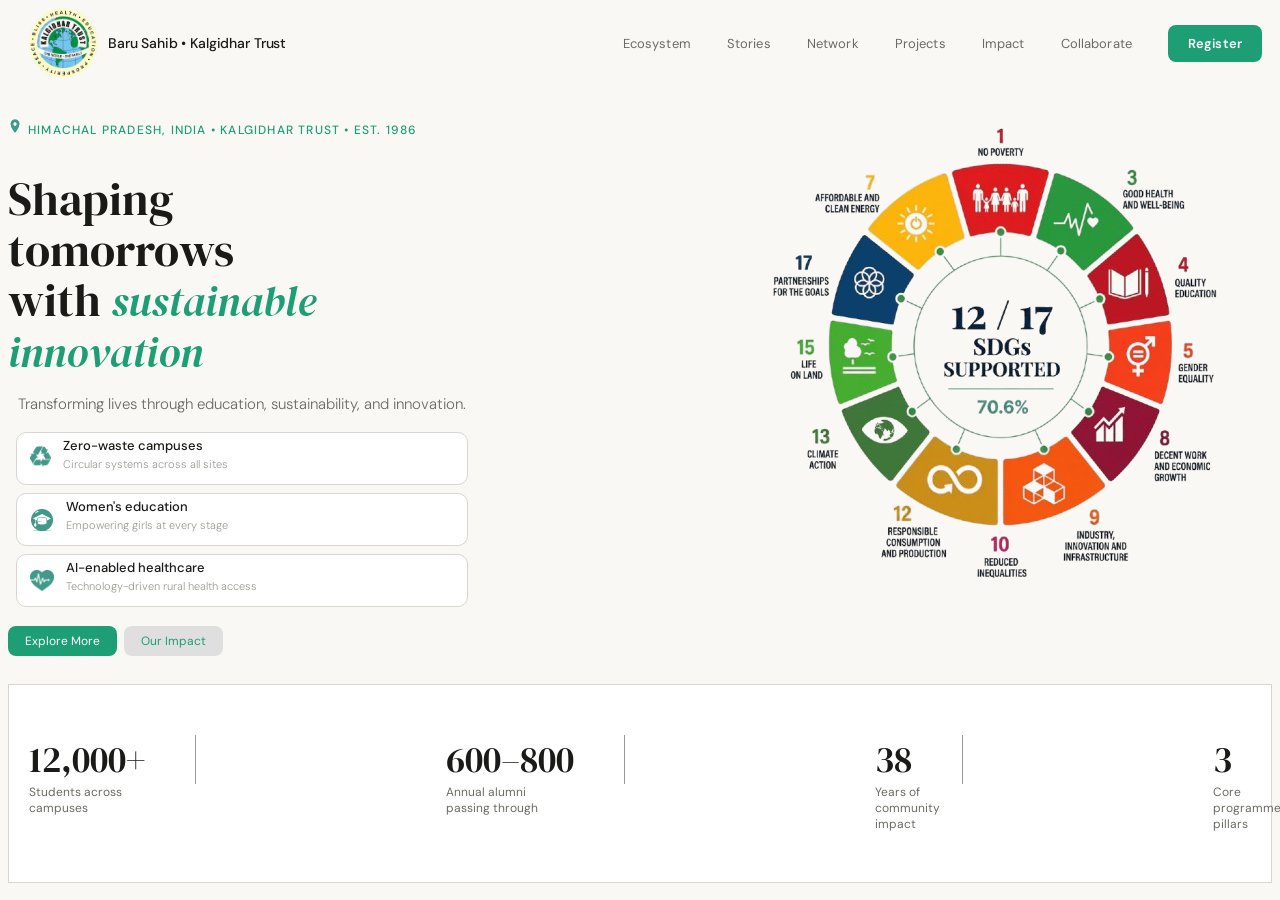
==== homePage.html @ e67e94cb "initial commit" ====
<!DOCTYPE html>
<html lang="en">

<head>
    <meta charset="UTF-8">
    <meta name="viewport" content="width=device-width, initial-scale=1.0">
    <link rel="preconnect" href="https://fonts.googleapis.com">
    <link rel="preconnect" href="https://fonts.gstatic.com" crossorigin>

    <link
        href="https://fonts.googleapis.com/css2?family=Inter:ital,wght@0,100..900;1,100..900&family=Plus+Jakarta+Sans:ital,wght@0,200..800;1,200..800&display=swap"
        rel="stylesheet">


    <link rel="preconnect" href="https://fonts.googleapis.com">
    <link rel="preconnect" href="https://fonts.gstatic.com" crossorigin>
    <link
        href="https://fonts.googleapis.com/css2?family=Inter:ital,opsz,wght@0,14..32,100..900;1,14..32,100..900&family=Playfair+Display:ital,wght@0,400..900;1,400..900&family=Playwrite+GB+S+Guides:ital@0;1&family=Plus+Jakarta+Sans:ital,wght@0,200..800;1,200..800&display=swap"
        rel="stylesheet">
    <link rel="preconnect" href="https://fonts.googleapis.com">
    <link rel="preconnect" href="https://fonts.gstatic.com" crossorigin>
    <link
        href="https://fonts.googleapis.com/css2?family=Cormorant+Garamond:ital,wght@0,300..700;1,300..700&family=DM+Sans:ital,opsz,wght@0,9..40,100..1000;1,9..40,100..1000&family=Playfair+Display:ital,wght@0,400..900;1,400..900&display=swap"
        rel="stylesheet">
    <meta name="viewport" content="width=device-width, initial-scale=1.0">

    <!-- 'DM Serif Display', serif -->
    <link rel="preconnect" href="https://fonts.googleapis.com">
    <link rel="preconnect" href="https://fonts.gstatic.com" crossorigin>
    <link href="https://fonts.googleapis.com/css2?family=DM+Serif+Display:ital@0;1&display=swap" rel="stylesheet">
    <title>Baru Sahib</title>
    <link rel="stylesheet" href="homepage.css">
</head>

<body>
    <header>
        <nav>
            <div class="logo">
                <img src="./images/logo.png" alt="Baru Sahib Logo">
                <h3>Baru Sahib • Kalgidhar Trust</h3>
            </div>
            <ul class="nav-links">
                <li><a href="#">Ecosystem</a></li>
                <li><a href="#">Stories</a></li>
                <li><a href="#">Network</a></li>
                <li><a href="#">Projects</a></li>
                <li><a href="#"> Impact</a></li>
                <li><a href="#">Collaborate</a></li>
                <li><a href="#" class="btn-register">Register</a></li>
            </ul>

            <div class="menu-btn">
                ☰
            </div>
        </nav>
    </header>
    <!-- main section -->
    <main>
        <section class="hero">
            <div class="hero-left">
                <div class="map">
                    <img class="mapImage" src="./images/map.png" alt="Map">
                    <h6 class="address"> Himachal Pradesh, India • Kalgidhar Trust • Est. 1986 </h6>
                </div>

                <div class="valley">
                    <h1 class="text">
                        Shaping<br>
                        tomorrows<br>
                        with <span>sustainable</span><br>
                        <span>innovation</span>
                    </h1>
                </div>
                <div class="p">
                    <p>
                        Transforming lives through education,
                        sustainability, and innovation.
                    </p>
                </div>


                <!-- Pillars -->
                <div class="Pillar">
                    <img class="pillar-img" src="./images/recycle.png" alt="Recycle">
                    <div class="pillar1">
                        <div class="pillar-text"> Zero-waste campuses </div>
                        <div class="pillar-sub">Circular systems across all sites</div>
                    </div>
                </div>
                <div class="Pillar">
                    <img class="pillar-img2" src="./images/eduHat (2).png" alt="Education Hat">
                    <div class="pillar1">
                        <div class="pillar-text"> Women's education
                        </div>
                        <div class="pillar-sub">Empowering girls at every stage</div>
                    </div>
                </div>
                <!-- Pillar3 -->
                <div class="Pillar">
                    <img class="pillar-img2" src="./images/wellbeing.png" alt="Well-being">
                    <div class="pillar1">
                        <div class="pillar-text"> AI-enabled healthcare
                        </div>
                        <div class="pillar-sub">Technology-driven rural health access </div>
                    </div>
                </div>
                <div class="buttons">
                    <a href="#" class="btn-explore">Explore More</a>
                    <a href="#" class="btn-impact">Our Impact</a>
                </div>
            </div>

            <div class="hero-right">
                <img src="images/SDG.png" alt="SDG Wheel">
            </div>
            </div>
        </section>
        <!-- Metrics    -->
        <div class="metrics">
            <div class="metrics-kpis">
                <div>
                    <div class="metric-items">12,000+</div>
                    <div class="metric-labels">Students across<br>
                        campuses
                    </div>
                </div>


                <!-- 600-800 -->
                <div>
                <div class="metric-items">600&ndash;800</div>
                <div class="metric-labels">Annual alumni<br>
                    passing through
               </div>
                </div>

                <!-- 38 Years of community impact -->
                <div>
                    <div class="metric-items">38</div>
                    <div class="metric-labels">Years of community<br>
                        impact
                    </div>
                </div>

                <!-- Core programs -->
                 <div>
                <div class="metric-items">3</div>
                <div class="metric-labels">Core programme<br>
                    pillars
                </div>

            </div>

        </div>
        </div>
        </div>
        <!-- <a href="#" class="btn-Explore">Explore More</a> -->


        <section class="ecosystem">
        </section>
        <section class="stories">
        </section>
        <section class="network">
        </section>
        <section class="projects">
        </section>
        <section class="esg impact">
        </section>
        <section class="collaboration">
        </section>
        <section class="registerr">
        </section>
    </main>

    <footer>

    </footer>

</body>

</html>
---- homepage.css ----
:root {
    --font-body: "DM Sans", sans-serif;
    --font-heading: 'DM Serif Display', serif;
    --font-accent: "Playfair Display", serif;
    background: #f9f8f5;
    --font-color: #1D9E75;
    color: #6b6b65;

}

nav {
    display: flex;
    justify-content: space-between;
    align-items: center;
    margin-right: 10px;
    font-family: var(--font-body);
    font-weight: medium;
    font-size: 12px;
}

.logo {
    display: flex;
    align-items: center;
    gap: 10px;
    /* margin-left: 20px; */
}

.logo h3 {
    font-size: 14px;
    font-weight: 500;
    color: #1a1a18;
    letter-spacing: -0.01em;
}

.logo img {
    width: 70px;
    height: 70px;
    margin-left: 20px;
}

.address {
    font-size: 12px;
    font-family: var(--font-body);
    font-weight: 500;
    letter-spacing: 0.1em;
    color: #1d9e75;
    text-transform: uppercase;
    margin-bottom: 20px;
    display: flex;
    align-items: center;
    gap: 6px;
}

.p p {
    font-family: var(--font-body);
    margin-top: 50px;
    font-size: 15px;

}

.mapImage {
    width: 14px;
    height: 14px;
}

.map {
    display: flex;
    align-items: center;
    gap: 6px;
}

.valley {
    margin-top: 1rem
}

.valley span {
    font-family: var(--font-heading);
    font-style: italic;
    color: #1d9e75;
    font-size: 42px;
}

.nav-links {
    display: flex;
    align-items: center;
    gap: 36px;
    list-style: none;
}

.nav-links a {
    text-decoration: none;
    color: #6b6b65;
    font-family: var(--font-body);
    font-size: 13px;
    letter-spacing: 0.01em;
}

.nav-links a:hover {
    color: var(--font-color);
    background-color: #dfdfdf;
    color: #1d9e75;
    font-weight: 600;

}

.nav-links .btn-register {
    background-color: var(--font-color);
    color: white;
    padding: 10px 20px;
    border-radius: 8px;
    text-decoration: none;
    font-weight: 600;
    transition: 0.3s ease;
}

.menu-btn {
    display: none;
    font-size: 30px;
    cursor: pointer;
}

.valley h1 {
    font-family: 'DM Serif Display', serif;
    font-size: 46px;
    line-height: 1.1;
    color: #1a1a18;
    margin-bottom: 8px;
    font-weight: 400;
    margin-top: 6px
}

@media (max-width: 768px) {
    .nav-links {
        display: none;
    }

    .menu-btn {
        display: block;
    }

    nav {
        padding: 20px;
    }
}

.valley span {
    font-family: var(--font-heading);
    font-style: italic;
    color: #1d9e75;
    font-size: 42px;
}

hr {
    display: float;
    float: left;
    border: none;
    width: 250px;
    height: 2px;
    background-color: #419989;
}

.hero {
    display: flex;
    justify-content: space-between;
    gap: 12px;
    margin-top: 1rem;
    background: #f9f8f5;
}

.hero-left {
    justify-content: left;
    /* align-content: space-between; */
    margin-left: 30px;
    font-family: var(--font-body);
    font-size: 30px;
    font-weight: 300;
    margin: 0px
}

.item p {
    font-size: 16px;
    font-weight: 400;
}


.item span {
    color: #419989;
    font-family: var(--font-accent);
    font-weight: bold;
}

.recyle {
    display: flex;
    padding: 5px;
}

.hero-right {
    justify-content: right;
    align-content: space-between;
}

.hero-right img {
    margin: 20px
}

.list {
    display: flex;
    flex-direction: column;
    align-self: left;
    gap: 10px;
    margin: 0;
}

.Pillar {
    display: flex;
    flex-direction: row;
    padding: 13px 13px;
    border-radius: 10px;
    border: 0.5px solid #d8d6cf;
    background: #fff;
    gap: 12px;
    margin: 8px;
}

.pillar1 {
    display: flex;
    flex-direction: column;
    gap: 10px;
}

.pillar-img {
    width: 21px;
    height: 21px
}

.pillar-img2 {
    width: 24px;
    height: 24px
}

.pillar-text {
    font-family: var(--font-body);
    font-size: 13px;
    color: #1a1a18;
    font-weight: 500;
    line-height: 0
}

.pillar-sub {
    font-size: 11px;
    color: #9b9b93;
    margin-top: 1px;
}

.hero p {
    margin: 0;
    padding: 10px;
}

.kpi {
    display: grid;
    align-content: center;
    grid-template-columns: repeat(3, max-content);
    gap: 50px;
    margin-top: 25px;
    font-family: var(--font-heading);
    background-color: #a6f0e2;
    border-radius: 30px;
    font-weight: 10px;
}

.card {
    display: flex;
    align-items: center;
    gap: 20px;
    font-family: VAR(--font-body);
}

.card2 {
    display: flex;
    flex-direction: column;
}

.card2 h2,
.card2 p {
    margin: 0;
}

.card img {
    height: 40px;
    width: 40px;
    /* margin-top:5px */
}

.btn-explore {
    width: 70px;
    background-color: var(--font-color);
    color: white;
    padding: 7px 17px;
    border-radius: 8px;
    text-decoration: none;
    font-weight: 400;
    transition: 0.3s ease;
    font-size: 12px;
}

.btn-explore:hover {
    font-weight: 600;
    background-color: #dfdfdf;
    color: #1d9e75;
}

.btn-impact {
    height: 30px;
    width: 10px;
    background-color: #dfdfdf;
    color: #1d9e75;
    padding: 7px 17px;
    border-radius: 8px;
    text-decoration: none;
    font-weight: 400;
    transition: 0.3s ease;
    font-size: 12px;
}

.btn-impact:hover {
    font-weight: 600;
    background-color: var(--font-color);
    color: white;
}

.metrics {
    display: flex;
    flex-direction: column;
    justify-content: space-between;
    font-family: var(--font-heading);
    border: 0.5px solid #d8d6cf;
    background-color: #ffffff;
    margin-top: 30px;
}

.metrics-kpis {
    display: flex;
    flex-direction: row;
    /* justify-content: space-between; */
    align-items: start;
    /* margin-left: 20px; */
    padding-top: 30px;
    padding-bottom: 30px;
    gap: 250px;
    margin: 20px;
    margin-right: 30px;

}

.metric-items {
    display: flex;
    flex-direction: column;
    font-family: var(--font-heading);
    font-size: 36px;
    color: #1a1a18;
    white-space: nowrap;
}

.metric-items:not(:last-child) {
    border-right: 0.5px solid #9b9b93;
    padding-right: 50px;
}

.metric-labels {
    font-size: 12px;
    font-family: var(--font-body);
    /* margin-left: 46px; */

}
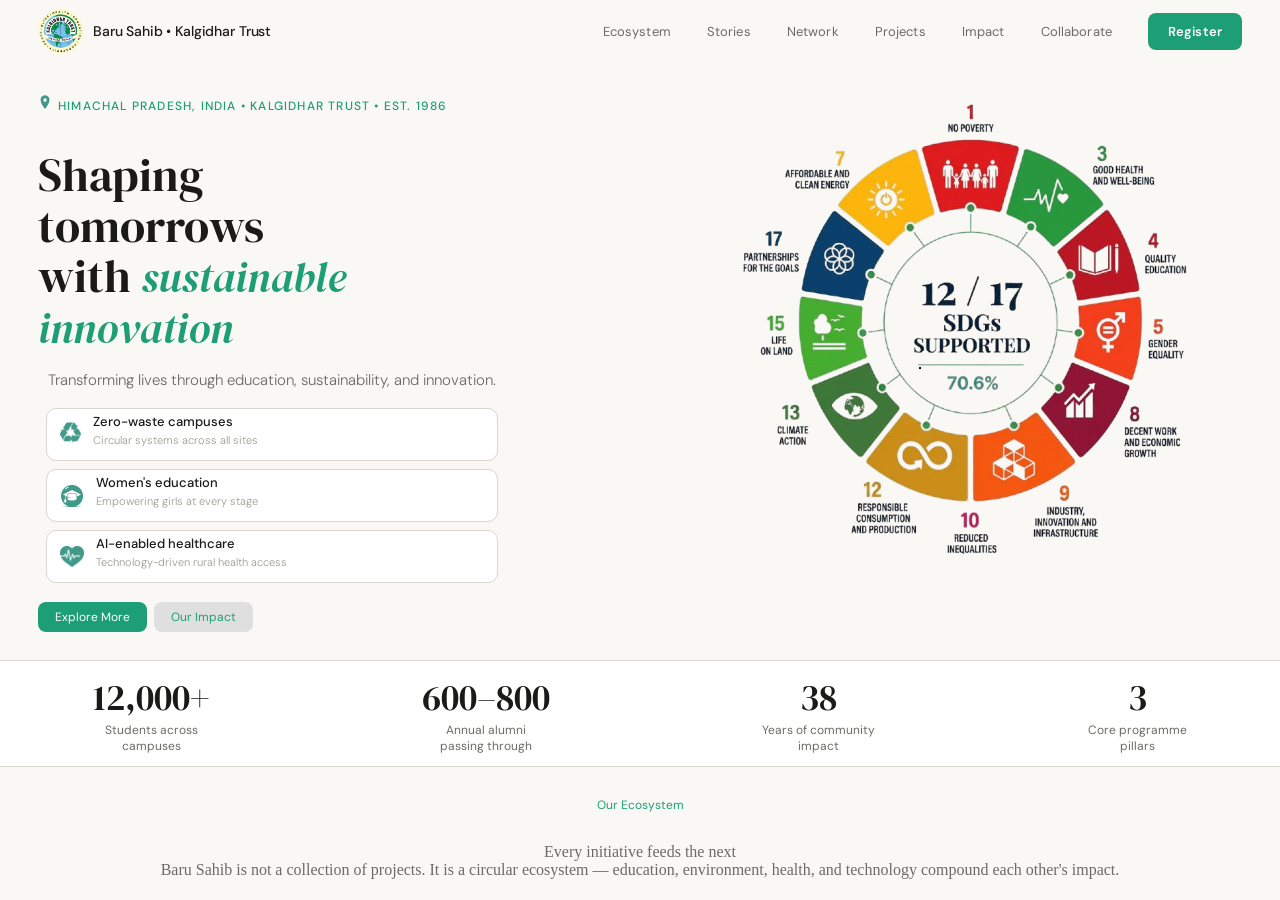
==== commit b84cd58e: "Improved metrics container" ====
--- a/homePage.html
+++ b/homePage.html
@@ -30,6 +30,7 @@
     <link href="https://fonts.googleapis.com/css2?family=DM+Serif+Display:ital@0;1&display=swap" rel="stylesheet">
     <title>Baru Sahib</title>
     <link rel="stylesheet" href="homepage.css">
+    <link rel="stylesheet" href="./ecosystem/ecosystem.css">
 </head>
 
 <body>
@@ -154,10 +155,13 @@
         </div>
         </div>
         </div>
-        <!-- <a href="#" class="btn-Explore">Explore More</a> -->
-
-
+<!-- Ecosystem page -->
         <section class="ecosystem">
+            <div class="eco-heading">
+                <div class="eco-title">Our Ecosystem</div>
+                <div class="main-heading">Every initiative <span>feeds</span> the next</div>
+                <div class="text">Baru Sahib is not a collection of projects. It is a circular ecosystem — education, environment, health, and technology compound each other's impact.</div>
+            </div>
         </section>
         <section class="stories">
         </section>
--- a/homepage.css
+++ b/homepage.css
@@ -8,21 +8,28 @@
 
 }
 
+main {
+    padding-left: 30px;
+    padding-right: 30px;
+}
+
 nav {
     display: flex;
     justify-content: space-between;
     align-items: center;
-    margin-right: 10px;
+    /* margin-right: 10px; */
     font-family: var(--font-body);
     font-weight: medium;
     font-size: 12px;
+    padding-left: 30px;
+    padding-right: 30px;
 }
 
 .logo {
     display: flex;
     align-items: center;
     gap: 10px;
-    /* margin-left: 20px; */
+    /* margin-left: 18px; */
 }
 
 .logo h3 {
@@ -33,9 +40,9 @@
 }
 
 .logo img {
-    width: 70px;
-    height: 70px;
-    margin-left: 20px;
+    width: 45px;
+    height: 45px;
+    /* margin-left: 20px; */
 }
 
 .address {
@@ -137,10 +144,6 @@
     .menu-btn {
         display: block;
     }
-
-    nav {
-        padding: 20px;
-    }
 }
 
 .valley span {
@@ -170,7 +173,7 @@
 .hero-left {
     justify-content: left;
     /* align-content: space-between; */
-    margin-left: 30px;
+    /* margin-left: 30px; */
     font-family: var(--font-body);
     font-size: 30px;
     font-weight: 300;
@@ -332,25 +335,23 @@
 .metrics {
     display: flex;
     flex-direction: column;
-    justify-content: space-between;
-    font-family: var(--font-heading);
-    border: 0.5px solid #d8d6cf;
+    font-family: var(--font-heading);
+    border-top: 0.5px solid #d8d6cf;
+    border-bottom: 0.5px solid #d8d6cf;
     background-color: #ffffff;
     margin-top: 30px;
+    margin-left: -38px;
+    margin-right: -38px;
+
 }
 
 .metrics-kpis {
     display: flex;
     flex-direction: row;
-    /* justify-content: space-between; */
-    align-items: start;
-    /* margin-left: 20px; */
-    padding-top: 30px;
-    padding-bottom: 30px;
-    gap: 250px;
-    margin: 20px;
-    margin-right: 30px;
-
+    justify-content: space-around;
+    align-items: center;
+    gap: 50px;
+    padding: 12px
 }
 
 .metric-items {
@@ -358,18 +359,21 @@
     flex-direction: column;
     font-family: var(--font-heading);
     font-size: 36px;
+    align-items: center;
+    justify-content: center;
     color: #1a1a18;
     white-space: nowrap;
 }
 
-.metric-items:not(:last-child) {
-    border-right: 0.5px solid #9b9b93;
-    padding-right: 50px;
-}
 
 .metric-labels {
     font-size: 12px;
     font-family: var(--font-body);
+    align-items: center;
+    text-align: center;
+
+
+
     /* margin-left: 46px; */
 
 }
--- a/ecosystem/ecosystem.css
+++ b/ecosystem/ecosystem.css
@@ -0,0 +1,28 @@
+:root {
+    --font-body: "DM Sans", sans-serif;
+    --font-heading: 'DM Serif Display', serif;
+    --font-accent: "Playfair Display", serif;
+    background: #f9f8f5;
+    --font-color: #1D9E75;
+    color: #6b6b65;
+
+}
+
+main {
+    padding-left: 30px;
+    padding-right: 30px;
+}
+
+.eco-heading {
+    display: flex;
+    flex-direction: column;
+    /* justify-content: center; */
+    text-align: center;
+}
+
+.eco-title {
+    font-family: var(--font-body);
+    font-size: 12px;
+    padding: 30px;    
+    color:#1D9E75;
+}
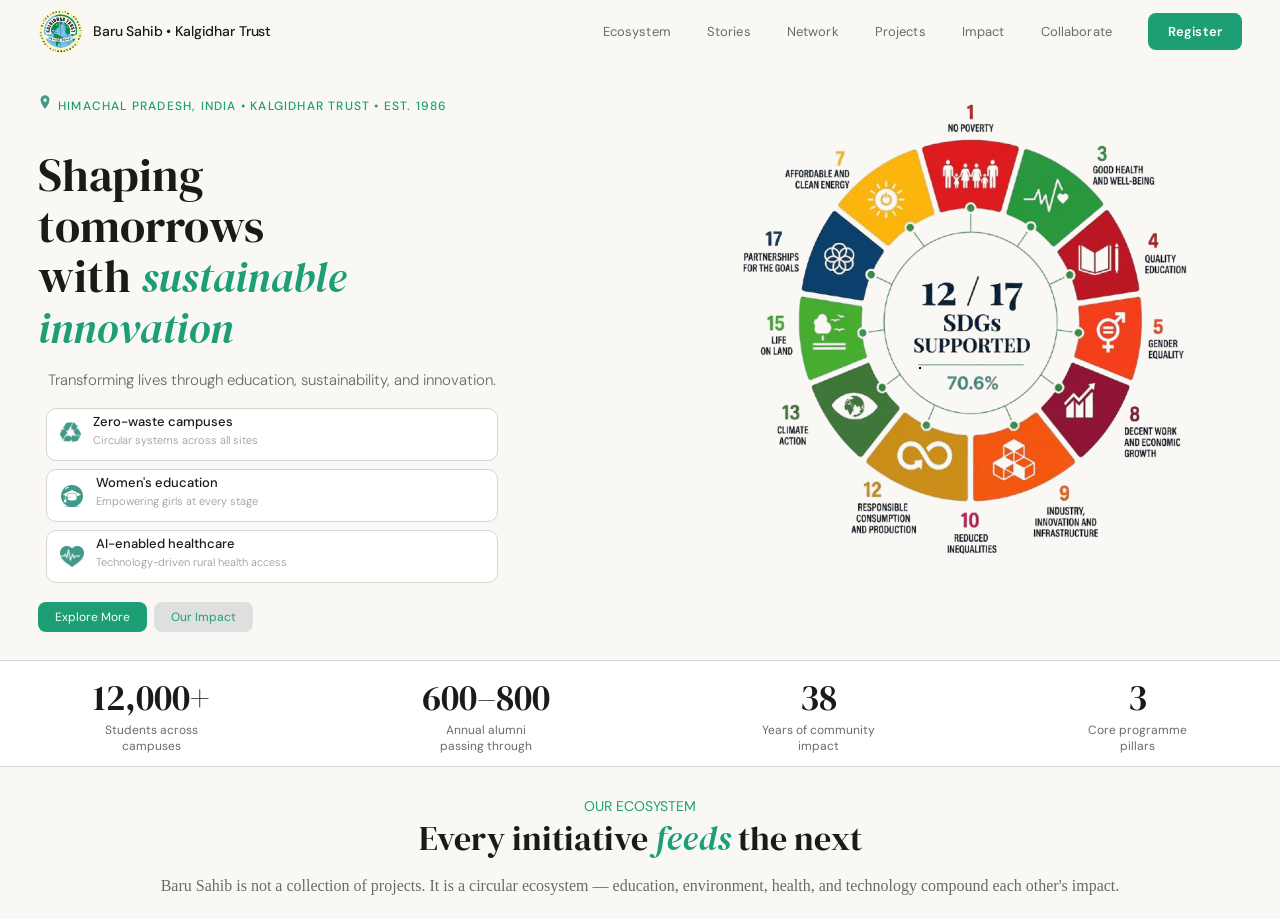
==== commit 8f007c71: "Ecosystem page created and added a header" ====
--- a/homePage.html
+++ b/homePage.html
@@ -158,10 +158,11 @@
 <!-- Ecosystem page -->
         <section class="ecosystem">
             <div class="eco-heading">
-                <div class="eco-title">Our Ecosystem</div>
+                <div class="eco-title"> Our Ecosystem  </div>
                 <div class="main-heading">Every initiative <span>feeds</span> the next</div>
-                <div class="text">Baru Sahib is not a collection of projects. It is a circular ecosystem — education, environment, health, and technology compound each other's impact.</div>
+                <p class="text">Baru Sahib is not a collection of projects. It is a circular ecosystem — education, environment, health, and technology compound each other's impact.</p>
             </div>
+            <div class="ecosystem-diagram"
         </section>
         <section class="stories">
         </section>
--- a/homepage.css
+++ b/homepage.css
@@ -86,7 +86,6 @@
     color: #1d9e75;
     font-size: 42px;
 }
-
 .nav-links {
     display: flex;
     align-items: center;
@@ -146,12 +145,7 @@
     }
 }
 
-.valley span {
-    font-family: var(--font-heading);
-    font-style: italic;
-    color: #1d9e75;
-    font-size: 42px;
-}
+
 
 hr {
     display: float;
--- a/ecosystem/ecosystem.css
+++ b/ecosystem/ecosystem.css
@@ -2,10 +2,11 @@
     --font-body: "DM Sans", sans-serif;
     --font-heading: 'DM Serif Display', serif;
     --font-accent: "Playfair Display", serif;
-    background: #f9f8f5;
-    --font-color: #1D9E75;
-    color: #6b6b65;
-
+    --background: #f9f8f5;
+    --span-color: #1D9E75;
+    --heading-color: #1D9E75;
+    --text-color: #6b6b65;
+    --black-color: rgb(26, 26, 24);
 }
 
 main {
@@ -13,16 +14,44 @@
     padding-right: 30px;
 }
 
+/* page-heading */
 .eco-heading {
     display: flex;
     flex-direction: column;
-    /* justify-content: center; */
     text-align: center;
 }
 
 .eco-title {
     font-family: var(--font-body);
-    font-size: 12px;
-    padding: 30px;    
-    color:#1D9E75;
+    font-size: 14px;
+    padding-top: 30px;
+    color: var(--font-color);
+    text-transform: uppercase;
+}
+
+.main-heading {
+    font-family: var(--font-heading);
+    font-size: 34px;
+    color: var(--black-color);
+    /* letter-spacing: 1px; */
+    font-weight:400
+}
+
+.main-heading span {
+    font-family: var(--font-heading);
+    font-style: italic;
+    color: var(--span-color);
+}
+
+.eco-heading text {
+    font-family: var(--font-body);
+    color: var(--text-color);
+    text-align: center;
+    /* font-weight: 400; */
+    word-spacing: 2px;
+    letter-spacing: 1px;
+    line-height: 1.75;
+    font-weight: 300;
+    max-width: 540px;
+    margin-top:0
 }
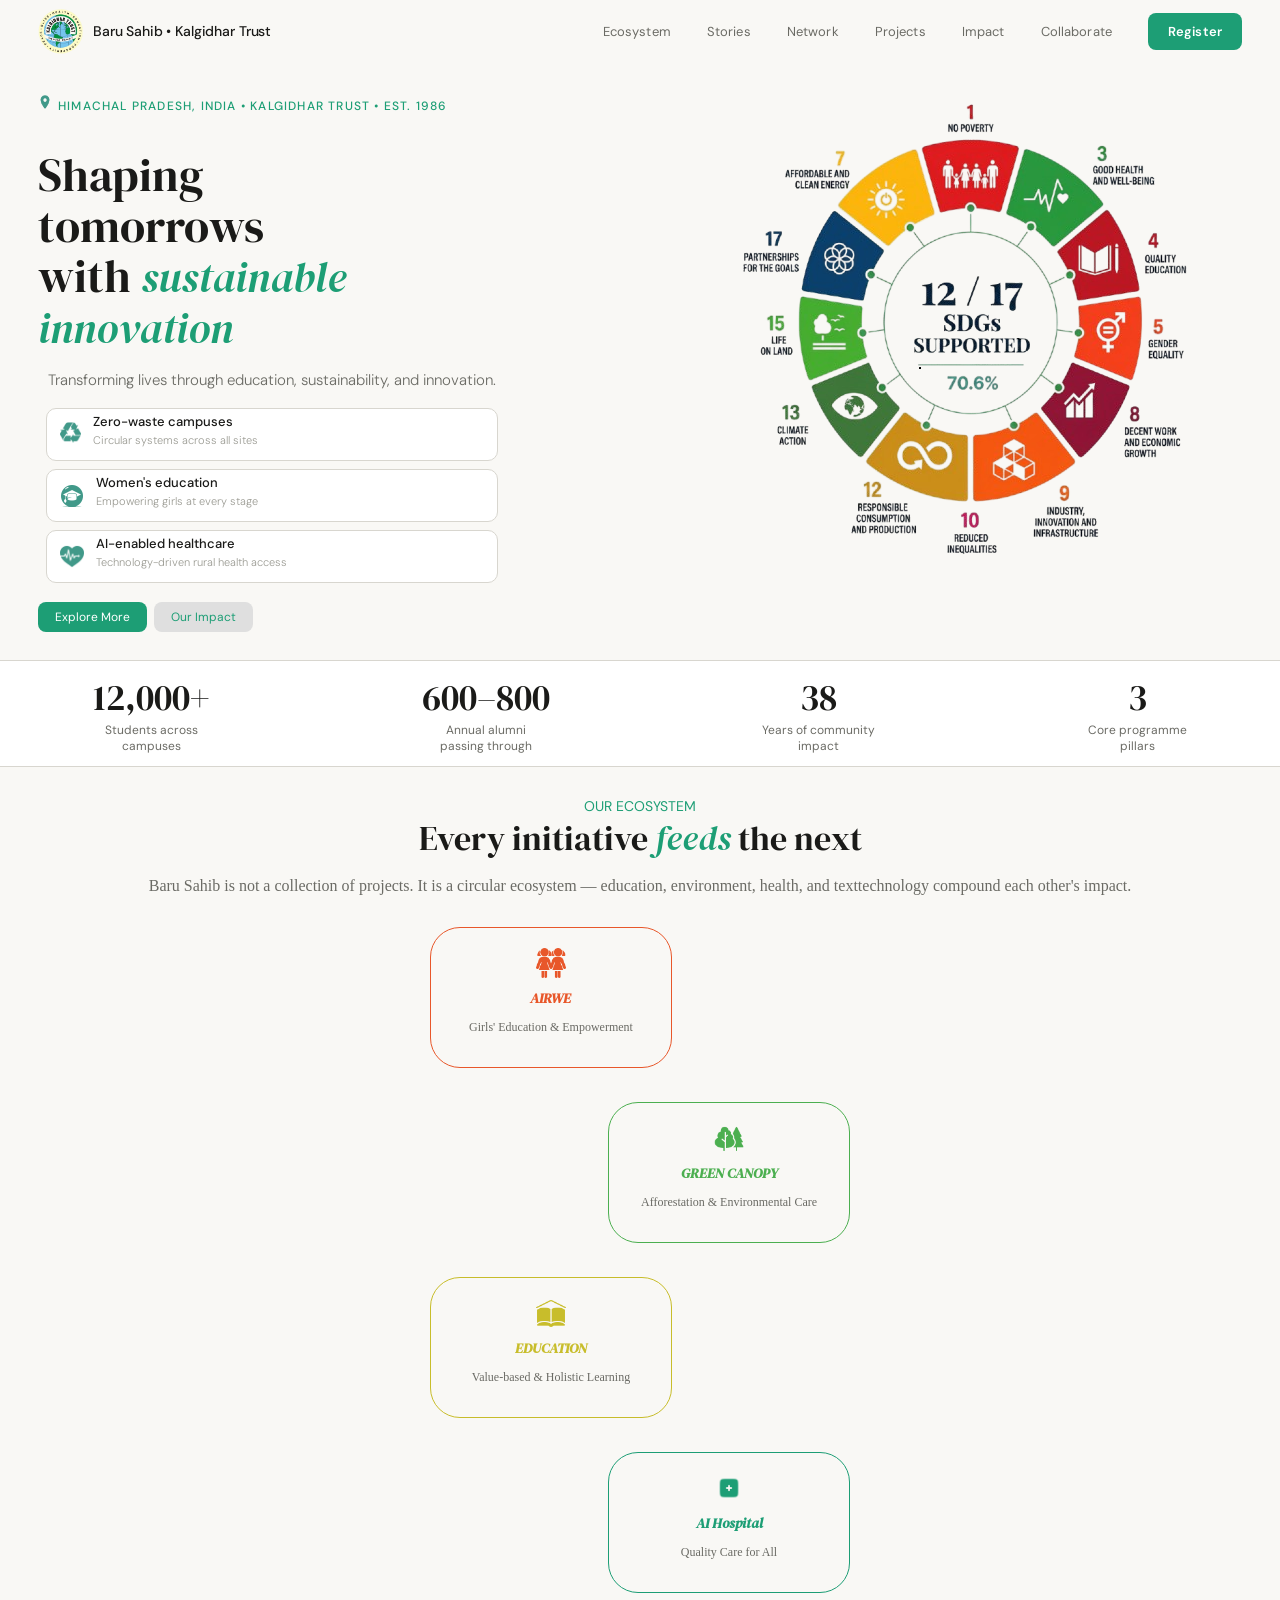
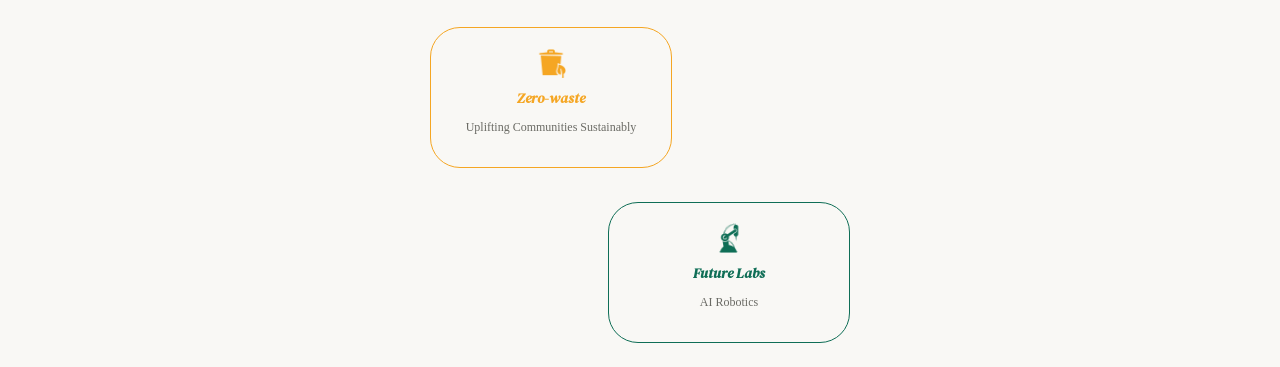
==== commit 41815346: "Metrics created as a Ecosystem Diagram" ====
--- a/homePage.html
+++ b/homePage.html
@@ -129,10 +129,10 @@
 
                 <!-- 600-800 -->
                 <div>
-                <div class="metric-items">600&ndash;800</div>
-                <div class="metric-labels">Annual alumni<br>
-                    passing through
-               </div>
+                    <div class="metric-items">600&ndash;800</div>
+                    <div class="metric-labels">Annual alumni<br>
+                        passing through
+                    </div>
                 </div>
 
                 <!-- 38 Years of community impact -->
@@ -144,38 +144,94 @@
                 </div>
 
                 <!-- Core programs -->
-                 <div>
-                <div class="metric-items">3</div>
-                <div class="metric-labels">Core programme<br>
-                    pillars
-                </div>
-
-            </div>
-
+                <div>
+                    <div class="metric-items">3</div>
+                    <div class="metric-labels">Core programme<br>
+                        pillars
+                    </div>
+
+                </div>
+
+            </div>
         </div>
         </div>
-        </div>
-<!-- Ecosystem page -->
+        <!-- Ecosystem page -->
         <section class="ecosystem">
             <div class="eco-heading">
-                <div class="eco-title"> Our Ecosystem  </div>
+                <div class="eco-title"> Our Ecosystem </div>
                 <div class="main-heading">Every initiative <span>feeds</span> the next</div>
-                <p class="text">Baru Sahib is not a collection of projects. It is a circular ecosystem — education, environment, health, and technology compound each other's impact.</p>
-            </div>
-            <div class="ecosystem-diagram"
-        </section>
-        <section class="stories">
-        </section>
-        <section class="network">
-        </section>
-        <section class="projects">
-        </section>
-        <section class="esg impact">
-        </section>
-        <section class="collaboration">
-        </section>
-        <section class="registerr">
-        </section>
+                <p class="text">Baru Sahib is not a collection of projects. It is a circular ecosystem — education,
+                    environment, health, and texttechnology compound each other's impact.</p>
+            </div>
+            <section class="ecosystem-diagram">
+
+                <figure class="diagram-layout">
+                    <img class="diagram-img" src="./ecosystem/images/eco-edu.png"
+                        alt="Graduation cap representing girls' education and empowerment">
+                    <article class="node">
+                        <h3 class="h3">AIRWE</h3>
+                        <p class="p">Girls' Education & Empowerment</p>
+                    </article>
+                </figure>
+
+                <figure class="diagram-layout1">
+                    <img class="diagram-img" src="./ecosystem/images/eco-canopy.png"
+                        alt="Tree canopy representing afforestation and environmental care">
+                    <article class="node">
+                        <h3 class="canopy">GREEN CANOPY</h3>
+                        <p class="p">Afforestation & Environmental Care</p>
+                    </article>
+                </figure>
+
+                <figure class="diagram-layout2">
+                    <img class="diagram-img" src="./ecosystem/images/eco-education.png"
+                        alt="Educational technology icon representing holistic learning">
+                    <article class="node">
+                        <h3 class="edu">EDUCATION</h3>
+                        <p class="p">Value-based & Holistic Learning</p>
+                    </article>
+                </figure>
+
+                <figure class="diagram-layout3">
+                    <img class="diagram-img" src="./ecosystem/images/eco-hospital.png"
+                        alt="Hospital icon representing accessible healthcare services">
+                    <article class="node">
+                        <h3 class="AI">AI Hospital</h3>
+                        <p class="p">Quality Care for All</p>
+                    </article>
+                </figure>
+
+                <figure class="diagram-layout4">
+                    <img class="diagram-img" src="./ecosystem/images/eco-waste.png"
+                        alt="Solar energy icon representing sustainable rural development">
+                    <article class="node">
+                        <h3 class="zero-waste">Zero-waste</h3>
+                        <p class="p">Uplifting Communities Sustainably</p>
+                    </article>
+                </figure>
+
+                <figure class="diagram-layout5">
+                    <img class="diagram-img" src="./ecosystem/images/eco-robo.png" alt="AI tranformation">
+                    <article class="node">
+                        <h3 class="future-labs">Future Labs</h3>
+                        <p class="p">AI Robotics</p>
+                    </article>
+                </figure>
+
+
+            </section>
+            <section class="stories">
+            </section>
+            <section class="network">
+            </section>
+            <section class="projects">
+            </section>
+            <section class="esg impact">
+            </section>
+            <section class="collaboration">
+            </section>
+            <section class="registerr">
+            </section>
     </main>
 
     <footer>
--- a/ecosystem/ecosystem.css
+++ b/ecosystem/ecosystem.css
@@ -6,6 +6,12 @@
     --span-color: #1D9E75;
     --heading-color: #1D9E75;
     --text-color: #6b6b65;
+    --red-color: #E8572A;
+    --green-color: #4CAF50;
+    --mustered-color: #C3B717E8;
+    --seagreen-color: #1D9E75;
+    --yellow-color: #F5A623;
+    --dark-green-color: #0F6E56;
     --black-color: rgb(26, 26, 24);
 }
 
@@ -34,7 +40,7 @@
     font-size: 34px;
     color: var(--black-color);
     /* letter-spacing: 1px; */
-    font-weight:400
+    font-weight: 400
 }
 
 .main-heading span {
@@ -53,5 +59,166 @@
     line-height: 1.75;
     font-weight: 300;
     max-width: 540px;
-    margin-top:0
-}+    margin-top: 0
+}
+
+.ecosystem-diagram {
+    display: flex;
+    flex-direction: column;
+    width:500px;
+     margin: 0 auto;
+    align-items: center;
+    align-content: center;
+    gap: 2px;    
+}
+
+.diagram-layout {
+    display: flex;
+    flex-direction: column;
+    align-items: center;
+    align-self: flex-start;
+    width: 200px;
+    border: 1px solid #E8572A;
+    border-radius: 30px;
+    padding: 20px;
+    gap: 10px
+}
+
+.diagram-img {
+    height: 30px;
+    width: 30px;
+}
+
+.diagram-layout1 {
+    display: flex;
+    width: 200px;
+    align-items: center;
+    flex-direction: column;
+        align-self: flex-end;
+
+    border: 1px solid var(--green-color);
+    border-radius: 30px;
+    padding: 20px;
+    gap: 10px;
+}
+
+.diagram-layout2 {
+    display: flex;
+    width: 200px;
+    align-items: center;
+    flex-direction: column;
+        align-self: flex-start;
+
+    border: 1px solid var(--mustered-color);
+    border-radius: 30px;
+    padding: 20px;
+    gap: 10px
+}
+
+.diagram-layout3 {
+    display: flex;
+    width: 200px;
+    align-items: center;
+    flex-direction: column;
+        align-self: flex-end;
+
+    border: 1px solid var(--span-color);
+    border-radius: 30px;
+    padding: 20px;
+    gap: 10px
+}
+
+.diagram-layout4 {
+    display: flex;
+    width: 200px;
+    align-items: center;
+    flex-direction: column;
+        align-self: flex-start;
+
+    border: 1px solid var(--yellow-color);
+    border-radius: 30px;
+    padding: 20px;
+    gap: 10px
+}
+
+.diagram-layout5 {
+    display: flex;
+    flex-direction: column;
+    align-items: center;
+        align-self: flex-end;
+
+    width: 200px;
+    border: 1px solid var(--dark-green-color);
+    border-radius: 30px;
+    padding: 20px;
+    gap: 10px
+}
+
+.node {
+    display: flex;
+    flex-direction: column;
+    align-items: start;
+    text-align: start;
+    align-items: center;
+
+}
+
+.node h3 {
+    font-size: 14px;
+    font-family: var(--font-heading);
+    font-style: italic;
+    margin: 0;
+    color: #E8572A;
+}
+
+
+.node p {
+    font-size: 12px;
+    text-align: center;
+    align-items: center;
+    text-align: center;
+}
+
+.node .canopy {
+    font-size: 14px;
+    font-family: var(--font-heading);
+    font-style: italic;
+    margin: 0;
+    color: var(--green-color)
+}
+
+.node .edu {
+    font-size: 14px;
+    font-family: var(--font-heading);
+    font-style: italic;
+    margin: 0;
+    color: var(--mustered-color)
+}
+
+.node .AI {
+    font-size: 14px;
+    font-family: var(--font-heading);
+    font-style: italic;
+    margin: 0;
+    color: var(--seagreen-color)
+}
+
+.node .zero-waste {
+    font-size: 14px;
+    font-family: var(--font-heading);
+    font-style: italic;
+    margin: 0;
+    color: var(--yellow-color)
+}
+
+.node .future-labs {
+    font-size: 14px;
+    font-family: var(--font-heading);
+    font-style: italic;
+    margin: 0;
+    color: var(--dark-green-color)
+}
+
+/* display: flex;
+flex-direction: column;
+gap: 10px; */
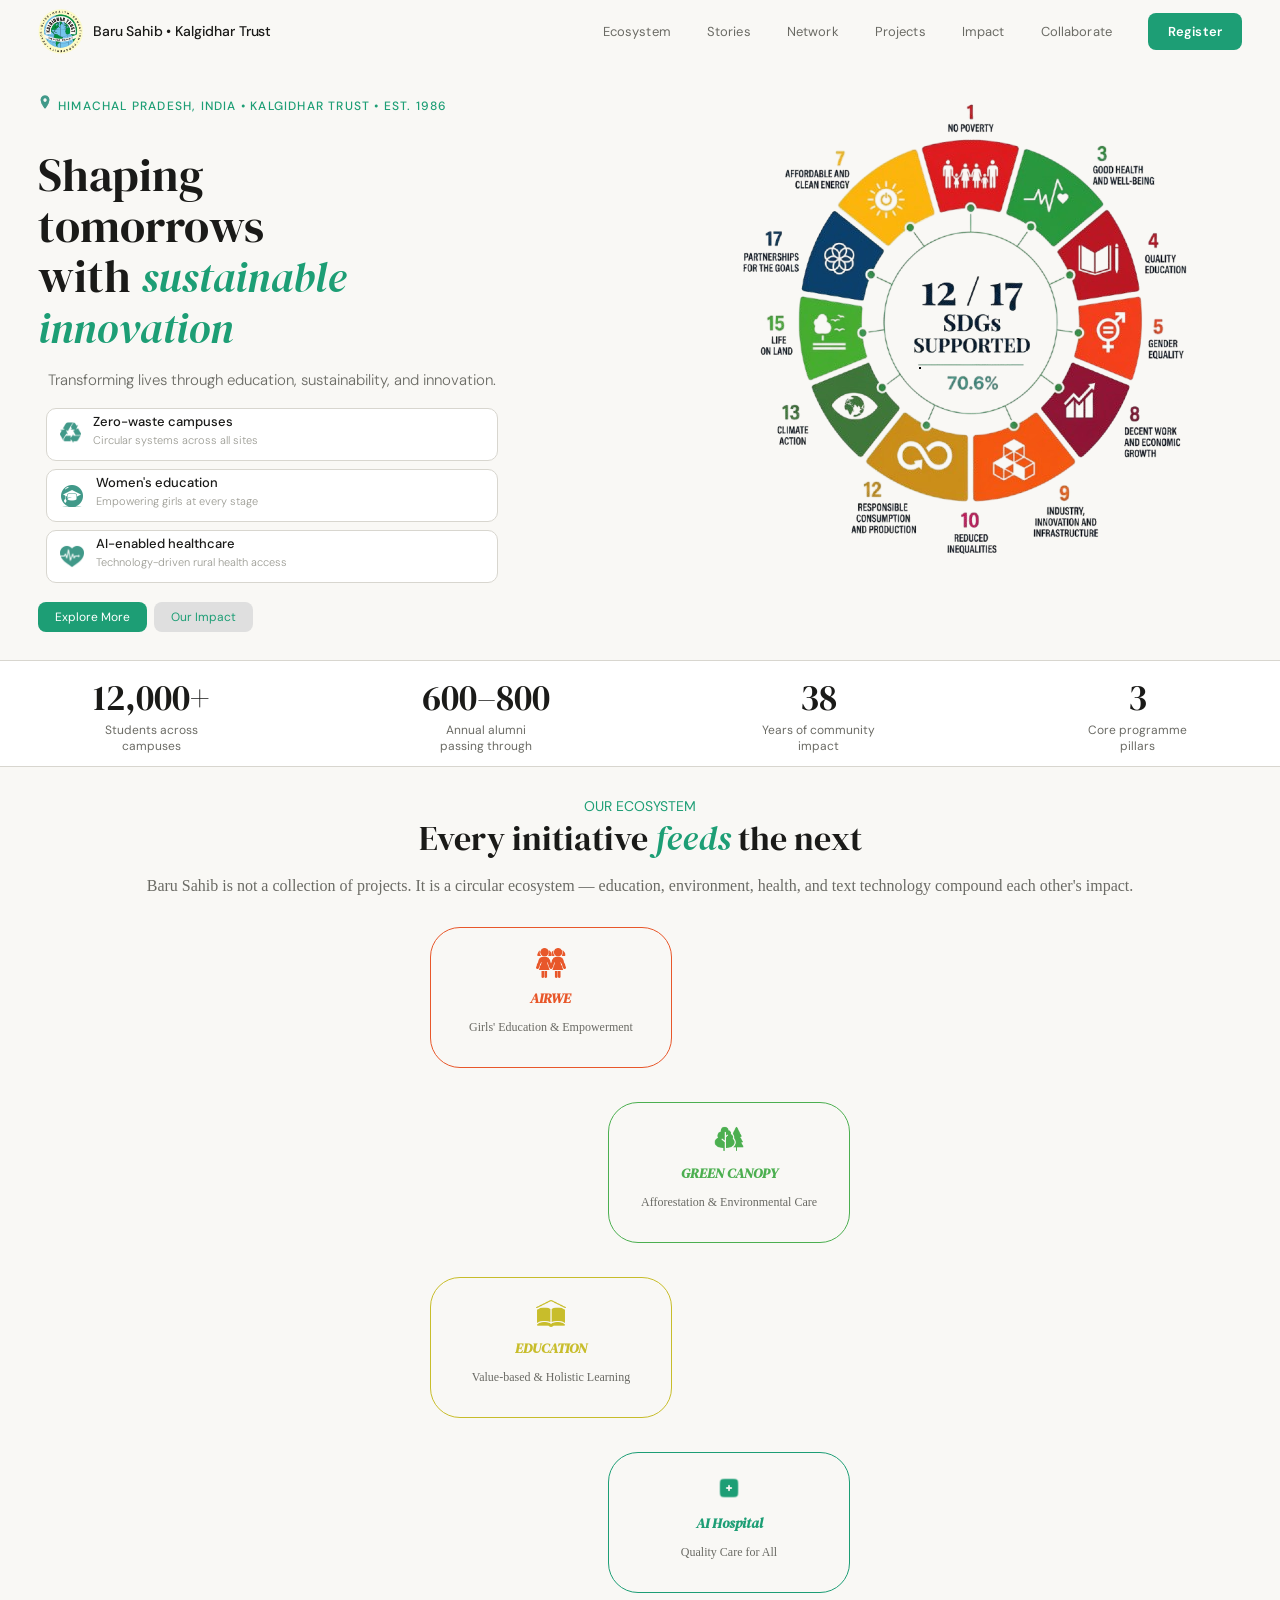
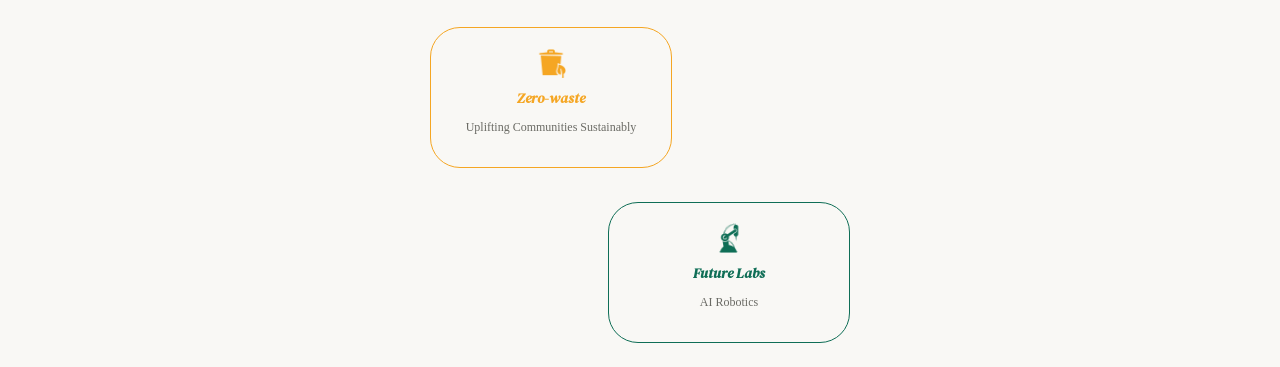
==== commit aa766e94: "added Activity on scroll on the ecosystem diagram components" ====
--- a/homePage.html
+++ b/homePage.html
@@ -31,6 +31,8 @@
     <title>Baru Sahib</title>
     <link rel="stylesheet" href="homepage.css">
     <link rel="stylesheet" href="./ecosystem/ecosystem.css">
+    <link href="https://unpkg.com/aos@2.3.1/dist/aos.css" rel="stylesheet">
+
 </head>
 
 <body>
@@ -161,11 +163,11 @@
                 <div class="eco-title"> Our Ecosystem </div>
                 <div class="main-heading">Every initiative <span>feeds</span> the next</div>
                 <p class="text">Baru Sahib is not a collection of projects. It is a circular ecosystem — education,
-                    environment, health, and texttechnology compound each other's impact.</p>
+                    environment, health, and text technology compound each other's impact.</p>
             </div>
             <section class="ecosystem-diagram">
 
-                <figure class="diagram-layout">
+                <figure class="diagram-layout" data-aos="fade-right" data-aos-delay="100" data-aos-duration="1000">
                     <img class="diagram-img" src="./ecosystem/images/eco-edu.png"
                         alt="Graduation cap representing girls' education and empowerment">
                     <article class="node">
@@ -174,7 +176,7 @@
                     </article>
                 </figure>
 
-                <figure class="diagram-layout1">
+                <figure class="diagram-layout1" data-aos="fade-left" data-aos-delay="100" data-aos-duration="1000">
                     <img class="diagram-img" src="./ecosystem/images/eco-canopy.png"
                         alt="Tree canopy representing afforestation and environmental care">
                     <article class="node">
@@ -183,7 +185,7 @@
                     </article>
                 </figure>
 
-                <figure class="diagram-layout2">
+                <figure class="diagram-layout2" data-aos="fade-right" data-aos-delay="100" data-aos-duration="1000">
                     <img class="diagram-img" src="./ecosystem/images/eco-education.png"
                         alt="Educational technology icon representing holistic learning">
                     <article class="node">
@@ -192,7 +194,7 @@
                     </article>
                 </figure>
 
-                <figure class="diagram-layout3">
+                <figure class="diagram-layout3" data-aos="fade-left" data-aos-delay="100" data-aos-duration="1000">
                     <img class="diagram-img" src="./ecosystem/images/eco-hospital.png"
                         alt="Hospital icon representing accessible healthcare services">
                     <article class="node">
@@ -201,7 +203,7 @@
                     </article>
                 </figure>
 
-                <figure class="diagram-layout4">
+                <figure class="diagram-layout4" data-aos="fade-right" data-aos-delay="100" data-aos-duration="1000">
                     <img class="diagram-img" src="./ecosystem/images/eco-waste.png"
                         alt="Solar energy icon representing sustainable rural development">
                     <article class="node">
@@ -210,7 +212,7 @@
                     </article>
                 </figure>
 
-                <figure class="diagram-layout5">
+                <figure class="diagram-layout5" data-aos="fade-left" data-aos-delay="100" data-aos-duration="1000">
                     <img class="diagram-img" src="./ecosystem/images/eco-robo.png" alt="AI tranformation">
                     <article class="node">
                         <h3 class="future-labs">Future Labs</h3>
@@ -237,7 +239,10 @@
     <footer>
 
     </footer>
-
+    <script src="https://unpkg.com/aos@2.3.1/dist/aos.js"></script>
+    <script>
+        AOS.init();
+    </script>
 </body>
 
 </html>
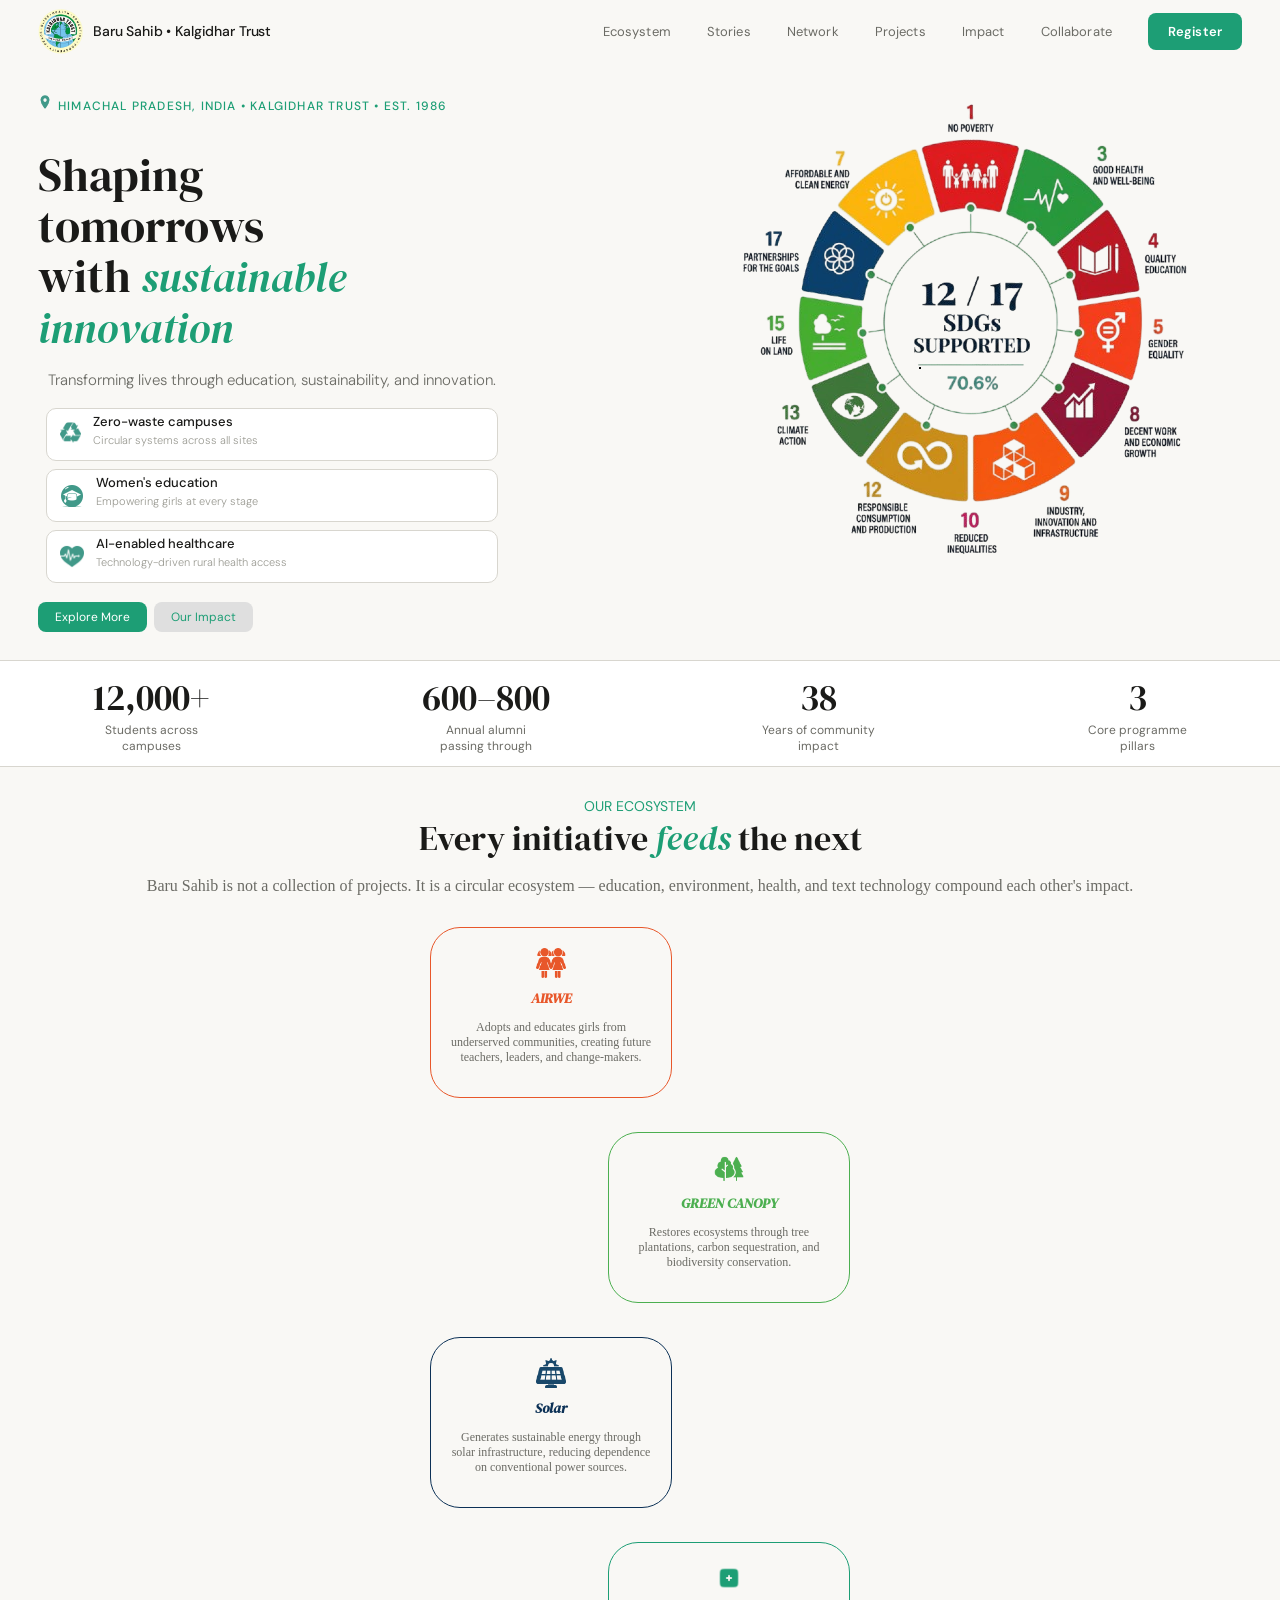
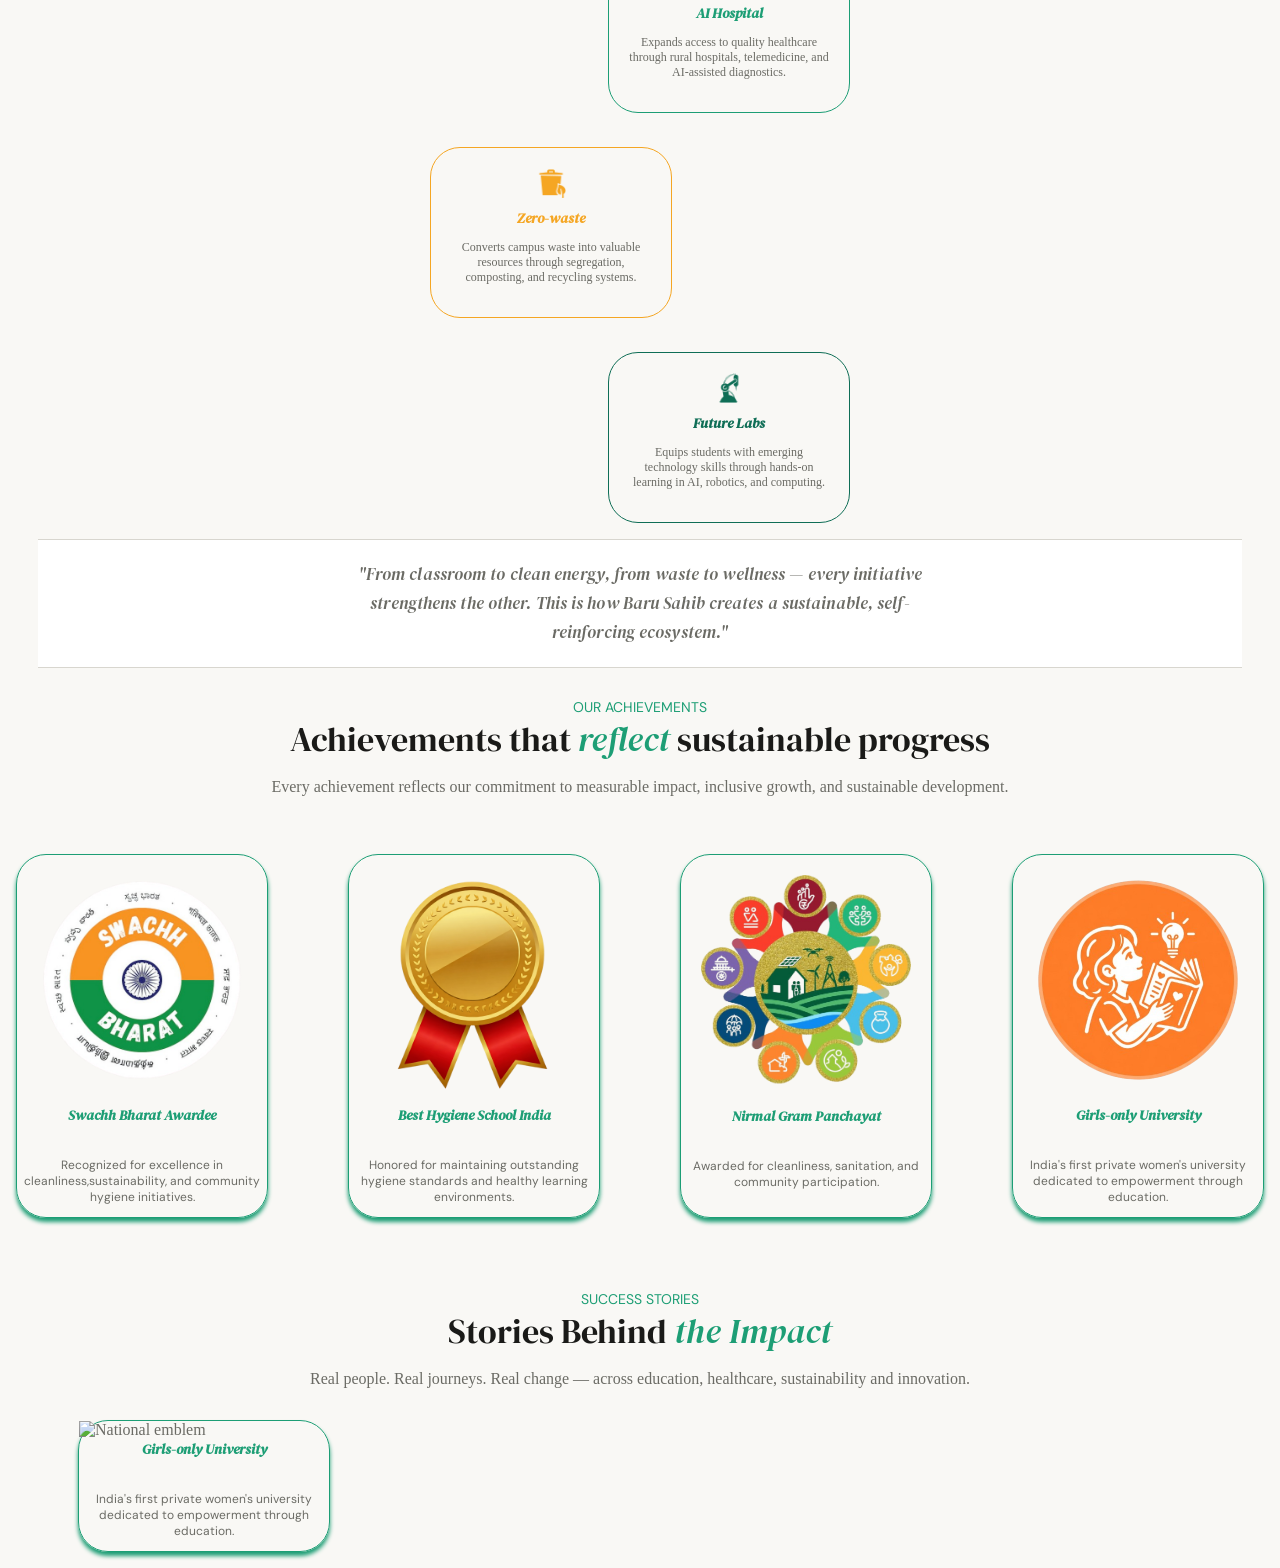
==== commit 579ae33f: "quote-box and achievements page added" ====
--- a/homePage.html
+++ b/homePage.html
@@ -160,7 +160,7 @@
         <!-- Ecosystem page -->
         <section class="ecosystem">
             <div class="eco-heading">
-                <div class="eco-title"> Our Ecosystem </div>
+                <div class="title"> Our Ecosystem </div>
                 <div class="main-heading">Every initiative <span>feeds</span> the next</div>
                 <p class="text">Baru Sahib is not a collection of projects. It is a circular ecosystem — education,
                     environment, health, and text technology compound each other's impact.</p>
@@ -172,7 +172,8 @@
                         alt="Graduation cap representing girls' education and empowerment">
                     <article class="node">
                         <h3 class="h3">AIRWE</h3>
-                        <p class="p">Girls' Education & Empowerment</p>
+                        <p class="p">Adopts and educates girls from underserved communities,
+                            creating future teachers, leaders, and change-makers.</p>
                     </article>
                 </figure>
 
@@ -181,16 +182,18 @@
                         alt="Tree canopy representing afforestation and environmental care">
                     <article class="node">
                         <h3 class="canopy">GREEN CANOPY</h3>
-                        <p class="p">Afforestation & Environmental Care</p>
+                        <p class="p">Restores ecosystems through tree plantations,
+                            carbon sequestration, and biodiversity conservation.</p>
                     </article>
                 </figure>
 
                 <figure class="diagram-layout2" data-aos="fade-right" data-aos-delay="100" data-aos-duration="1000">
-                    <img class="diagram-img" src="./ecosystem/images/eco-education.png"
-                        alt="Educational technology icon representing holistic learning">
-                    <article class="node">
-                        <h3 class="edu">EDUCATION</h3>
-                        <p class="p">Value-based & Holistic Learning</p>
+                    <img class="diagram-img" src="./ecosystem/images/eco-solar.png"
+                        alt="Solar energy icon representing sustainable rural development">
+                    <article class="node">
+                        <h3 class="edu">Solar</h3>
+                        <p class="p">Generates sustainable energy through solar infrastructure,
+                            reducing dependence on conventional power sources.</p>
                     </article>
                 </figure>
 
@@ -199,7 +202,8 @@
                         alt="Hospital icon representing accessible healthcare services">
                     <article class="node">
                         <h3 class="AI">AI Hospital</h3>
-                        <p class="p">Quality Care for All</p>
+                        <p class="p">Expands access to quality healthcare through rural hospitals,
+                            telemedicine, and AI-assisted diagnostics.</p>
                     </article>
                 </figure>
 
@@ -208,7 +212,8 @@
                         alt="Solar energy icon representing sustainable rural development">
                     <article class="node">
                         <h3 class="zero-waste">Zero-waste</h3>
-                        <p class="p">Uplifting Communities Sustainably</p>
+                        <p class="p">Converts campus waste into valuable resources through
+                            segregation, composting, and recycling systems.</p>
                     </article>
                 </figure>
 
@@ -216,24 +221,88 @@
                     <img class="diagram-img" src="./ecosystem/images/eco-robo.png" alt="AI tranformation">
                     <article class="node">
                         <h3 class="future-labs">Future Labs</h3>
-                        <p class="p">AI Robotics</p>
-                    </article>
-                </figure>
-
+                        <p class="p">Equips students with emerging technology skills through
+                            hands-on learning in AI, robotics, and computing.</p>
+                    </article>
+                </figure>
 
             </section>
-            <section class="stories">
+            <section class="quote-band">
+                <div class="quote-text">"From classroom to clean energy, from waste to wellness — every initiative
+                    strengthens the other. This is how Baru Sahib creates a sustainable, self-reinforcing ecosystem."
+                </div>
             </section>
-            <section class="network">
+        </section>
+        <!-- Our Achievements -->
+        <div class="eco-heading">
+            <div class="title"> Our Achievements</div>
+            <div class="main-heading">Achievements that <span>reflect</span> sustainable progress</div>
+            <p class="text">Every achievement reflects our commitment to measurable impact,
+                inclusive growth, and sustainable development.</p>
+        </div>
+        <figure class="Achievement-items">
+            <figure class="card-layout">
+                <img class="card-img1" src="./ecosystem/images/swachh bharat.png" alt="National emblem">
+                <article class="card">
+                    <h3 class="future-labs">Swachh Bharat Awardee</h3>
+                    <p class="p">Recognized for excellence in cleanliness,sustainability, and community hygiene
+                        initiatives.</p>
+                </article>
+            </figure>
+            <figure class="card-layout">
+                <img class="card-img" src="./ecosystem/images/prize.png" alt="Prize">
+                <article class="card">
+                    <h3 class="future-labs">Best Hygiene School India</h3>
+                    <p class="p">Honored for maintaining outstanding hygiene standards and healthy learning
+                        environments.</p>
+                </article>
+            </figure>
+            <figure class="card-layout">
+                <img class="card-img1" src="./ecosystem/images/panchayat.png" alt="National emblem">
+                <article class="card">
+                    <h3 class="future-labs">Nirmal Gram Panchayat</h3>
+                    <p class="p">Awarded for cleanliness, sanitation, and community participation.</p>
+                </article>
+            </figure>
+            <figure class="card-layout">
+                <img class="card-img" src="./ecosystem/images/girlsEdu.png" alt="National emblem">
+                <article class="card">
+                    <h3 class="future-labs">Girls-only University</h3>
+                    <p class="p">India's first private women's university
+                        dedicated to empowerment through education.</p>
+                </article>
+            </figure>
+        </figure>
+        </section>
+        <!-- Stories -->
+        <section class="Stories">
+            <div class="eco-heading">
+                <div class="title"> Success Stories</div>
+                <div class="main-heading">Stories Behind <span> the Impact</span></div>
+                <p class="text">Real people. Real journeys. Real change — across education, healthcare, sustainability
+                    and innovation.</p>
+            </div>
+            <section class="story-cards">
+                <figure class="card-layout">
+                    <img class="card-img" src="./ecosystem/images/Navpreet Kaur.jpg" alt="National emblem">
+                    <article class="card">
+                        <h3 class="future-labs">Girls-only University</h3>
+                        <p class="p">India's first private women's university
+                            dedicated to empowerment through education.</p>
+                    </article>
+                </figure>
             </section>
-            <section class="projects">
-            </section>
-            <section class="esg impact">
-            </section>
-            <section class="collaboration">
-            </section>
-            <section class="registerr">
-            </section>
+        </section>
+        <section class="network">
+        </section>
+        <section class="projects">
+        </section>
+        <section class="esg impact">
+        </section>
+        <section class="collaboration">
+        </section>
+        <section class="registerr">
+        </section>
     </main>
 
     <footer>
--- a/homepage.css
+++ b/homepage.css
@@ -365,9 +365,4 @@
     font-family: var(--font-body);
     align-items: center;
     text-align: center;
-
-
-
-    /* margin-left: 46px; */
-
 }
--- a/ecosystem/ecosystem.css
+++ b/ecosystem/ecosystem.css
@@ -27,7 +27,7 @@
     text-align: center;
 }
 
-.eco-title {
+.title {
     font-family: var(--font-body);
     font-size: 14px;
     padding-top: 30px;
@@ -49,7 +49,7 @@
     color: var(--span-color);
 }
 
-.eco-heading text {
+.heading text {
     font-family: var(--font-body);
     color: var(--text-color);
     text-align: center;
@@ -65,11 +65,11 @@
 .ecosystem-diagram {
     display: flex;
     flex-direction: column;
-    width:500px;
-     margin: 0 auto;
+    width: 500px;
+    margin: 0 auto;
     align-items: center;
     align-content: center;
-    gap: 2px;    
+    gap: 2px;
 }
 
 .diagram-layout {
@@ -82,6 +82,9 @@
     border-radius: 30px;
     padding: 20px;
     gap: 10px
+}
+.diagram-layout:hover{
+    box-shadow: 0px 2px 2px #E8572A;
 }
 
 .diagram-img {
@@ -94,25 +97,29 @@
     width: 200px;
     align-items: center;
     flex-direction: column;
-        align-self: flex-end;
-
+    align-self: flex-end;
     border: 1px solid var(--green-color);
     border-radius: 30px;
     padding: 20px;
     gap: 10px;
 }
+.diagram-layout1:hover{
+    box-shadow: 0px 2px 2px var(--green-color);
+}
 
 .diagram-layout2 {
     display: flex;
     width: 200px;
     align-items: center;
     flex-direction: column;
-        align-self: flex-start;
-
-    border: 1px solid var(--mustered-color);
-    border-radius: 30px;
-    padding: 20px;
-    gap: 10px
+    align-self: flex-start;
+    border: 1px solid #0C3156;
+    border-radius: 30px;
+    padding: 20px;
+    gap: 10px
+}
+.diagram-layout2:hover{
+    box-shadow: 0px 2px 2px #0C3156;
 }
 
 .diagram-layout3 {
@@ -120,38 +127,43 @@
     width: 200px;
     align-items: center;
     flex-direction: column;
-        align-self: flex-end;
-
+    align-self: flex-end;
     border: 1px solid var(--span-color);
     border-radius: 30px;
     padding: 20px;
     gap: 10px
 }
-
+.diagram-layout3:hover{
+    box-shadow: 0px 2px 2px var(--span-color);
+}
 .diagram-layout4 {
     display: flex;
     width: 200px;
     align-items: center;
     flex-direction: column;
-        align-self: flex-start;
-
+    align-self: flex-start;
     border: 1px solid var(--yellow-color);
     border-radius: 30px;
     padding: 20px;
     gap: 10px
 }
+.diagram-layout4:hover{
+    box-shadow: 0px 2px 2px var(--yellow-color);
+}
 
 .diagram-layout5 {
     display: flex;
     flex-direction: column;
     align-items: center;
-        align-self: flex-end;
-
+    align-self: flex-end;
     width: 200px;
     border: 1px solid var(--dark-green-color);
     border-radius: 30px;
     padding: 20px;
     gap: 10px
+}
+.diagram-layout5:hover{
+    box-shadow: 0px 2px 2px var(--dark-green-color);
 }
 
 .node {
@@ -170,7 +182,9 @@
     margin: 0;
     color: #E8572A;
 }
-
+.diagram-layout:hover{
+    box-shadow: 0px 2px 2px #E8572A;
+}
 
 .node p {
     font-size: 12px;
@@ -192,7 +206,7 @@
     font-family: var(--font-heading);
     font-style: italic;
     margin: 0;
-    color: var(--mustered-color)
+    color: #0C3156
 }
 
 .node .AI {
@@ -217,8 +231,80 @@
     font-style: italic;
     margin: 0;
     color: var(--dark-green-color)
-}
-
-/* display: flex;
-flex-direction: column;
-gap: 10px; */+    
+}
+
+.quote-band {
+    background: #fff;
+    border-top: 0.5px solid #d8d6cf;
+    border-bottom: 0.5px solid #d8d6cf;
+    padding: 20px 30px;
+    text-align: center;
+}
+
+.quote-text {
+    font-family: var(--font-heading);
+    font-size: 17px;
+    font-style: italic;
+    color: var(--text-color);
+    line-height: 1.7;
+    max-width: 600px;
+    letter-spacing: .1px;
+    margin: 0 auto;
+}
+
+/* 
+.Achievements {
+    display: flex;
+    flex-direction: row;
+} */
+.Achievement-items {
+    display: flex;
+    flex-direction: row;
+    gap:px;
+    justify-content: center;
+    padding:10px
+}
+
+.card-layout {
+    display: flex;
+    flex-direction: column;
+    width: 250px;
+    border: 1px solid var(--font-color);
+    border-radius: 30px;
+    /* margin-left:2px;  */
+    box-shadow: 0px 4px 4px var(--font-color);
+}
+.card-img1{
+    padding:20px
+
+}
+
+.card-layout:hover {
+    box-shadow: 0px 8px 20px rgba(97, 155, 138, 0.3);
+}
+
+.card {
+    display: flex;
+    flex-direction: column;
+    align-items: start;
+    text-align: start;
+    align-items: center;
+}
+
+.card h3 {
+    font-size: 14px;
+    font-family: var(--font-heading);
+    font-style: italic;
+    color: var(--font-color);
+    margin: 0;
+    text-align: center
+}
+
+.card p {
+    font-size: 12px;
+    text-align: center;
+    align-items: center;
+    text-align: center;
+}
+
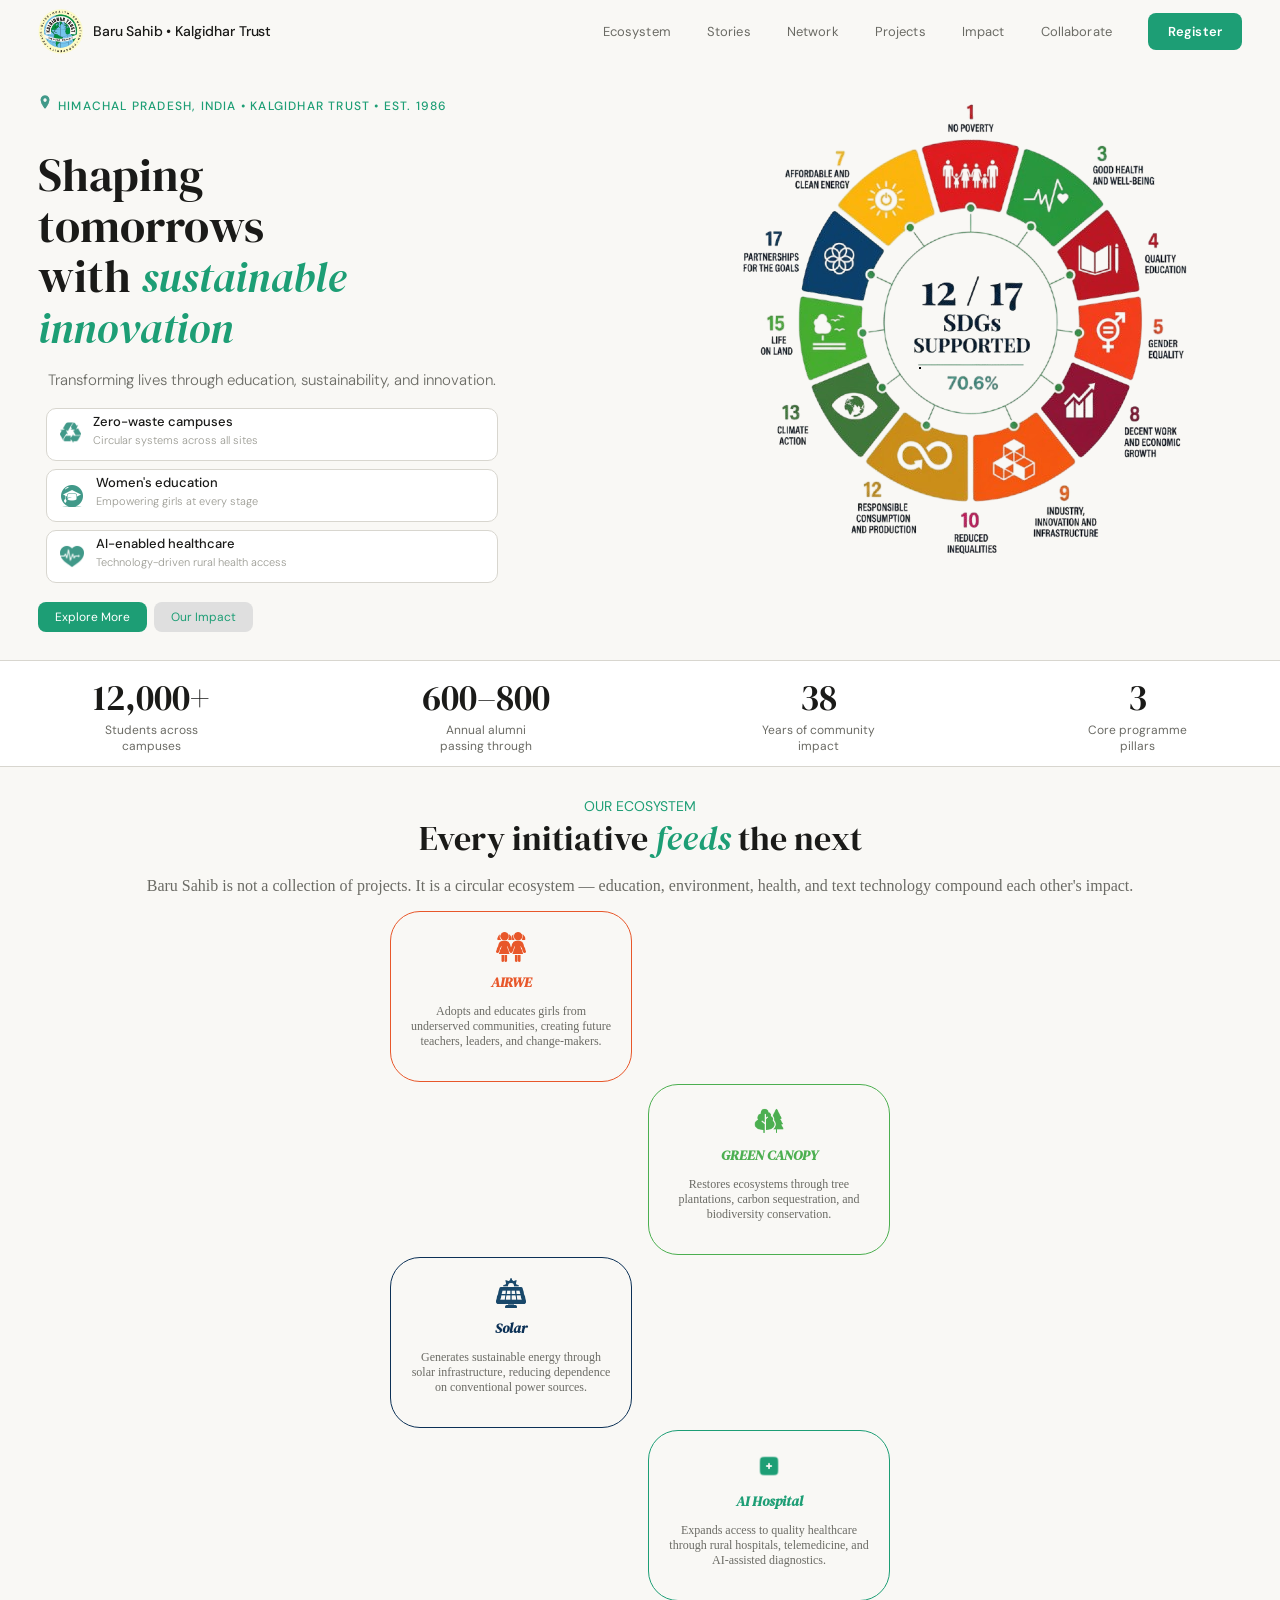
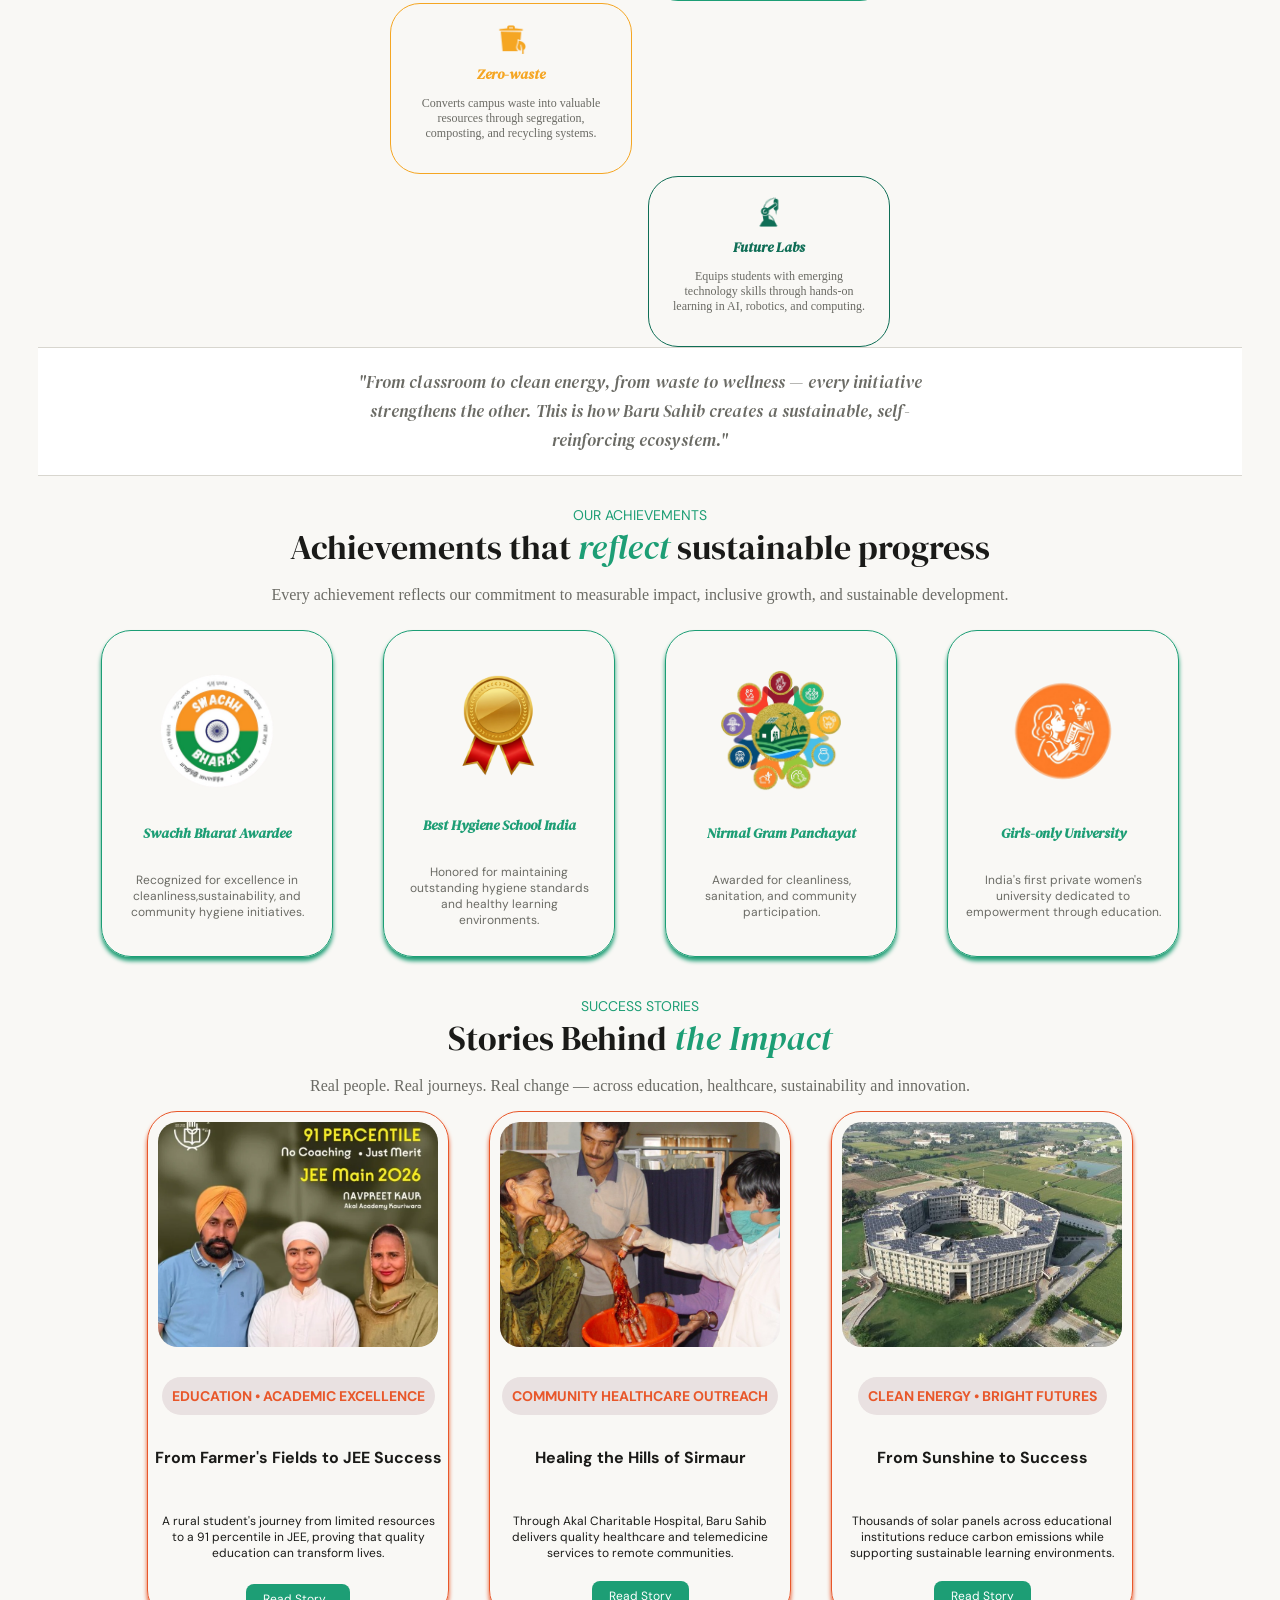
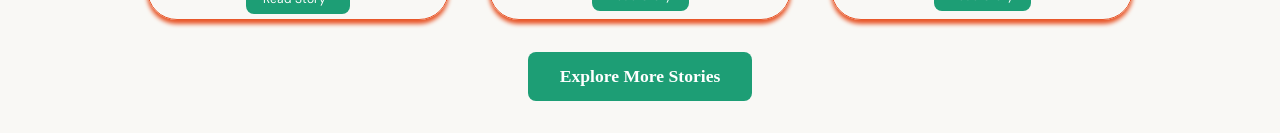
==== commit ff9ce81a: "Success stories page added" ====
--- a/homePage.html
+++ b/homePage.html
@@ -167,7 +167,7 @@
             </div>
             <section class="ecosystem-diagram">
 
-                <figure class="diagram-layout" data-aos="fade-right" data-aos-delay="100" data-aos-duration="1000">
+                <div class="diagram-layout" data-aos="fade-right" data-aos-delay="100" data-aos-duration="1000">
                     <img class="diagram-img" src="./ecosystem/images/eco-edu.png"
                         alt="Graduation cap representing girls' education and empowerment">
                     <article class="node">
@@ -175,9 +175,9 @@
                         <p class="p">Adopts and educates girls from underserved communities,
                             creating future teachers, leaders, and change-makers.</p>
                     </article>
-                </figure>
-
-                <figure class="diagram-layout1" data-aos="fade-left" data-aos-delay="100" data-aos-duration="1000">
+                </div>
+
+                <div class="diagram-layout1" data-aos="fade-left" data-aos-delay="100" data-aos-duration="1000">
                     <img class="diagram-img" src="./ecosystem/images/eco-canopy.png"
                         alt="Tree canopy representing afforestation and environmental care">
                     <article class="node">
@@ -185,9 +185,9 @@
                         <p class="p">Restores ecosystems through tree plantations,
                             carbon sequestration, and biodiversity conservation.</p>
                     </article>
-                </figure>
-
-                <figure class="diagram-layout2" data-aos="fade-right" data-aos-delay="100" data-aos-duration="1000">
+                </div>
+
+                <div class="diagram-layout2" data-aos="fade-right" data-aos-delay="100" data-aos-duration="1000">
                     <img class="diagram-img" src="./ecosystem/images/eco-solar.png"
                         alt="Solar energy icon representing sustainable rural development">
                     <article class="node">
@@ -195,9 +195,9 @@
                         <p class="p">Generates sustainable energy through solar infrastructure,
                             reducing dependence on conventional power sources.</p>
                     </article>
-                </figure>
-
-                <figure class="diagram-layout3" data-aos="fade-left" data-aos-delay="100" data-aos-duration="1000">
+                </div>
+
+                <div class="diagram-layout3" data-aos="fade-left" data-aos-delay="100" data-aos-duration="1000">
                     <img class="diagram-img" src="./ecosystem/images/eco-hospital.png"
                         alt="Hospital icon representing accessible healthcare services">
                     <article class="node">
@@ -205,9 +205,9 @@
                         <p class="p">Expands access to quality healthcare through rural hospitals,
                             telemedicine, and AI-assisted diagnostics.</p>
                     </article>
-                </figure>
-
-                <figure class="diagram-layout4" data-aos="fade-right" data-aos-delay="100" data-aos-duration="1000">
+                </div>
+
+                <div class="diagram-layout4" data-aos="fade-right" data-aos-delay="100" data-aos-duration="1000">
                     <img class="diagram-img" src="./ecosystem/images/eco-waste.png"
                         alt="Solar energy icon representing sustainable rural development">
                     <article class="node">
@@ -215,16 +215,16 @@
                         <p class="p">Converts campus waste into valuable resources through
                             segregation, composting, and recycling systems.</p>
                     </article>
-                </figure>
-
-                <figure class="diagram-layout5" data-aos="fade-left" data-aos-delay="100" data-aos-duration="1000">
+                </div>
+
+                <div class="diagram-layout5" data-aos="fade-left" data-aos-delay="100" data-aos-duration="1000">
                     <img class="diagram-img" src="./ecosystem/images/eco-robo.png" alt="AI tranformation">
                     <article class="node">
                         <h3 class="future-labs">Future Labs</h3>
                         <p class="p">Equips students with emerging technology skills through
                             hands-on learning in AI, robotics, and computing.</p>
                     </article>
-                </figure>
+                </div>
 
             </section>
             <section class="quote-band">
@@ -240,39 +240,39 @@
             <p class="text">Every achievement reflects our commitment to measurable impact,
                 inclusive growth, and sustainable development.</p>
         </div>
-        <figure class="Achievement-items">
-            <figure class="card-layout">
-                <img class="card-img1" src="./ecosystem/images/swachh bharat.png" alt="National emblem">
+        <div class="Achievement-items">
+            <div class="card-layout">
+                <img class="card-img1" src="./ecosystem/images/swachh bharat.png" alt="Swachh Bharat logo">
                 <article class="card">
                     <h3 class="future-labs">Swachh Bharat Awardee</h3>
                     <p class="p">Recognized for excellence in cleanliness,sustainability, and community hygiene
                         initiatives.</p>
                 </article>
-            </figure>
-            <figure class="card-layout">
+            </div>
+            <div class="card-layout">
                 <img class="card-img" src="./ecosystem/images/prize.png" alt="Prize">
                 <article class="card">
                     <h3 class="future-labs">Best Hygiene School India</h3>
                     <p class="p">Honored for maintaining outstanding hygiene standards and healthy learning
                         environments.</p>
                 </article>
-            </figure>
-            <figure class="card-layout">
-                <img class="card-img1" src="./ecosystem/images/panchayat.png" alt="National emblem">
+            </div>
+            <div class="card-layout">
+                <img class="card-img1" src="./ecosystem/images/panchayat.png" alt="Nirmal Gram Panchayat">
                 <article class="card">
                     <h3 class="future-labs">Nirmal Gram Panchayat</h3>
                     <p class="p">Awarded for cleanliness, sanitation, and community participation.</p>
                 </article>
-            </figure>
-            <figure class="card-layout">
-                <img class="card-img" src="./ecosystem/images/girlsEdu.png" alt="National emblem">
+            </div>
+            <div class="card-layout">
+                <img class="card-img" src="./ecosystem/images/girlsEdu.png" alt="Girls education">
                 <article class="card">
                     <h3 class="future-labs">Girls-only University</h3>
                     <p class="p">India's first private women's university
                         dedicated to empowerment through education.</p>
                 </article>
-            </figure>
-        </figure>
+            </div>
+        </div>
         </section>
         <!-- Stories -->
         <section class="Stories">
@@ -282,16 +282,64 @@
                 <p class="text">Real people. Real journeys. Real change — across education, healthcare, sustainability
                     and innovation.</p>
             </div>
-            <section class="story-cards">
-                <figure class="card-layout">
-                    <img class="card-img" src="./ecosystem/images/Navpreet Kaur.jpg" alt="National emblem">
-                    <article class="card">
-                        <h3 class="future-labs">Girls-only University</h3>
-                        <p class="p">India's first private women's university
-                            dedicated to empowerment through education.</p>
-                    </article>
-                </figure>
+            <section class="story-cards-layout">
+                <div class="story-layout">
+                    <img class="story-card-img" src="./images/Navpreet Kaur.jpg" alt="National emblem">
+                    <div class="card">
+                        <div class="heading">
+                            <h3 class="story-heading" id="heading"> EDUCATION • ACADEMIC EXCELLENCE</h3>
+                        </div>
+                        <h4 class="story-sub-heading"> From Farmer's Fields to JEE Success </h4>
+                        <p class="p" id="p1"> A rural student's journey from limited
+                            resources to a 91 percentile in JEE,
+                            proving that quality education can
+                            transform lives.</p>
+                        <div class="buttons">
+                            <a href="https://blog.barusahib.org/from-farmers-fields-to-jee-success-navpreet-kaur-secures-91-percentile-without-coaching/"
+                                class="btn-explore" id="read-more" target="_blank">Read Story</a>
+                        </div>
+                    </div>
+                </div>
+
+                <!-- story2 -->
+                <div class="story-layout">
+                    <img class="story-card-img" src="./images/healthcare.jpg" alt="National emblem">
+                    <div class="card">
+                        <div class="heading">
+                            <h3 class="story-heading" id="heading">COMMUNITY HEALTHCARE OUTREACH</h3>
+                        </div>
+                        <h4 class="story-sub-heading"> Healing the Hills of Sirmaur </h4>
+                        <p class="p" id="p1"> Through Akal Charitable Hospital, Baru Sahib delivers quality healthcare
+                            and telemedicine services to remote communities.</p>
+                        <div class="buttons">
+                            <a href="https://www.linkedin.com/posts/dr-neelam-kaur-bs_in-the-hills-of-sirmaur-himachal-pradesh-ugcPost-7446063366508470272-hZpv/"
+                                class="btn-explore" target="_blank">Read Story</a>
+                        </div>
+                    </div>
+                </div>
+                <!-- story3 -->
+
+                <div class="story-layout">
+                    <img class="story-card-img" src="./ecosystem/images/Akal University.jpg"
+                        alt="solar-power-baru-sahib">
+                    <div class="card">
+                        <div class="heading">
+                            <h3 class="story-heading" id="heading"> CLEAN ENERGY • BRIGHT FUTURES</h3>
+                        </div>
+                        <h4 class="story-sub-heading">From Sunshine to Success</h4>
+                        <p class="p" id="p1"> Thousands of solar panels across educational institutions
+                            reduce carbon emissions while supporting sustainable
+                            learning environments.</p>
+                        <div class="buttons">
+                            <a href="https://www.sikhnet.com/news/largest-solar-energy-project-rural-institutions-kalgidhar-society-%E2%80%93-baru-sahib?utm_source=chatgpt.com"
+                                class="btn-explore" target="_blank">Read Story</a>
+                        </div>
+                    </div>
+                </div>
             </section>
+            <a href="https://blog.barusahib.org/achievements-awards/success-stories/" class="btn-explore" target="_blank" id="explore-btn">
+                Explore More Stories
+            </a>
         </section>
         <section class="network">
         </section>
--- a/ecosystem/ecosystem.css
+++ b/ecosystem/ecosystem.css
@@ -83,7 +83,8 @@
     padding: 20px;
     gap: 10px
 }
-.diagram-layout:hover{
+
+.diagram-layout:hover {
     box-shadow: 0px 2px 2px #E8572A;
 }
 
@@ -103,7 +104,8 @@
     padding: 20px;
     gap: 10px;
 }
-.diagram-layout1:hover{
+
+.diagram-layout1:hover {
     box-shadow: 0px 2px 2px var(--green-color);
 }
 
@@ -118,7 +120,8 @@
     padding: 20px;
     gap: 10px
 }
-.diagram-layout2:hover{
+
+.diagram-layout2:hover {
     box-shadow: 0px 2px 2px #0C3156;
 }
 
@@ -133,9 +136,11 @@
     padding: 20px;
     gap: 10px
 }
-.diagram-layout3:hover{
+
+.diagram-layout3:hover {
     box-shadow: 0px 2px 2px var(--span-color);
 }
+
 .diagram-layout4 {
     display: flex;
     width: 200px;
@@ -147,7 +152,8 @@
     padding: 20px;
     gap: 10px
 }
-.diagram-layout4:hover{
+
+.diagram-layout4:hover {
     box-shadow: 0px 2px 2px var(--yellow-color);
 }
 
@@ -162,7 +168,8 @@
     padding: 20px;
     gap: 10px
 }
-.diagram-layout5:hover{
+
+.diagram-layout5:hover {
     box-shadow: 0px 2px 2px var(--dark-green-color);
 }
 
@@ -182,7 +189,8 @@
     margin: 0;
     color: #E8572A;
 }
-.diagram-layout:hover{
+
+.diagram-layout:hover {
     box-shadow: 0px 2px 2px #E8572A;
 }
 
@@ -231,7 +239,6 @@
     font-style: italic;
     margin: 0;
     color: var(--dark-green-color)
-    
 }
 
 .quote-band {
@@ -261,24 +268,36 @@
 .Achievement-items {
     display: flex;
     flex-direction: row;
-    gap:px;
+    gap: 50px;
     justify-content: center;
-    padding:10px
+    padding: 10px
 }
 
 .card-layout {
     display: flex;
     flex-direction: column;
-    width: 250px;
+    justify-content: center;
+    align-items: center;
+    width: 230px;
     border: 1px solid var(--font-color);
     border-radius: 30px;
     /* margin-left:2px;  */
     box-shadow: 0px 4px 4px var(--font-color);
 }
-.card-img1{
-    padding:20px
-
-}
+
+.card-img1 {
+    max-width: 120px;
+    max-height: 120px;
+    padding: 2rem;
+}
+
+.card-img {
+    max-width: 120px;
+    max-height: 120px;
+    padding: 2rem;
+}
+
+
 
 .card-layout:hover {
     box-shadow: 0px 8px 20px rgba(97, 155, 138, 0.3);
@@ -306,5 +325,91 @@
     text-align: center;
     align-items: center;
     text-align: center;
-}
-
+    padding: 1rem;
+}
+
+/* stories */
+.story-cards-layout{
+    display: flex;
+    flex-direction:row;
+    justify-content: center;
+    gap:40px;
+
+
+}
+.stories {
+    display: flex;
+    flex-direction: row;
+    
+    padding: 30px;
+}
+
+.story-layout {
+    display: flex;
+    flex-direction: column;
+    width: 300px;
+    border: 1px solid var(--red-color);
+    border-radius: 30px;
+    box-shadow: 0px 4px 4px var(--red-color);
+    gap: 10px;
+}
+
+.card {
+    gap: 1px;
+}
+
+.text1 {
+    display: flex;
+    flex-direction: row;
+}
+
+.heading {
+    color: var(--red-color);
+    background: rgb(233, 225, 225);
+    padding: 10px;
+    border-radius: 20px;
+    display: flex;
+    flex-direction: row;
+    margin:10px
+}
+
+.story-card-img {
+    border-radius: 30px;
+    height: 25vh;
+    padding: 10px;
+    object-fit: cover;
+
+}
+
+#heading {
+    color: #E8572A;
+    font-style: normal;
+    font-family: var(--font-body);
+    justify-content: center;
+}
+
+.story-sub-heading {
+    color: var(--black-color);
+    font-family: var(--font-body);
+}
+
+#p1 {
+    color: var(--black-color);
+    padding: 10px
+}
+
+#read-more {
+    display: flex;
+    justify-items: left;
+    align-content: start;
+    margin-bottom: 5px;
+}
+#explore-btn{
+    display: block;
+    width: fit-content;
+    margin: 2rem auto;
+
+    padding: 14px 32px;
+    font-size: 1.1rem;
+    font-weight: 600;
+}
